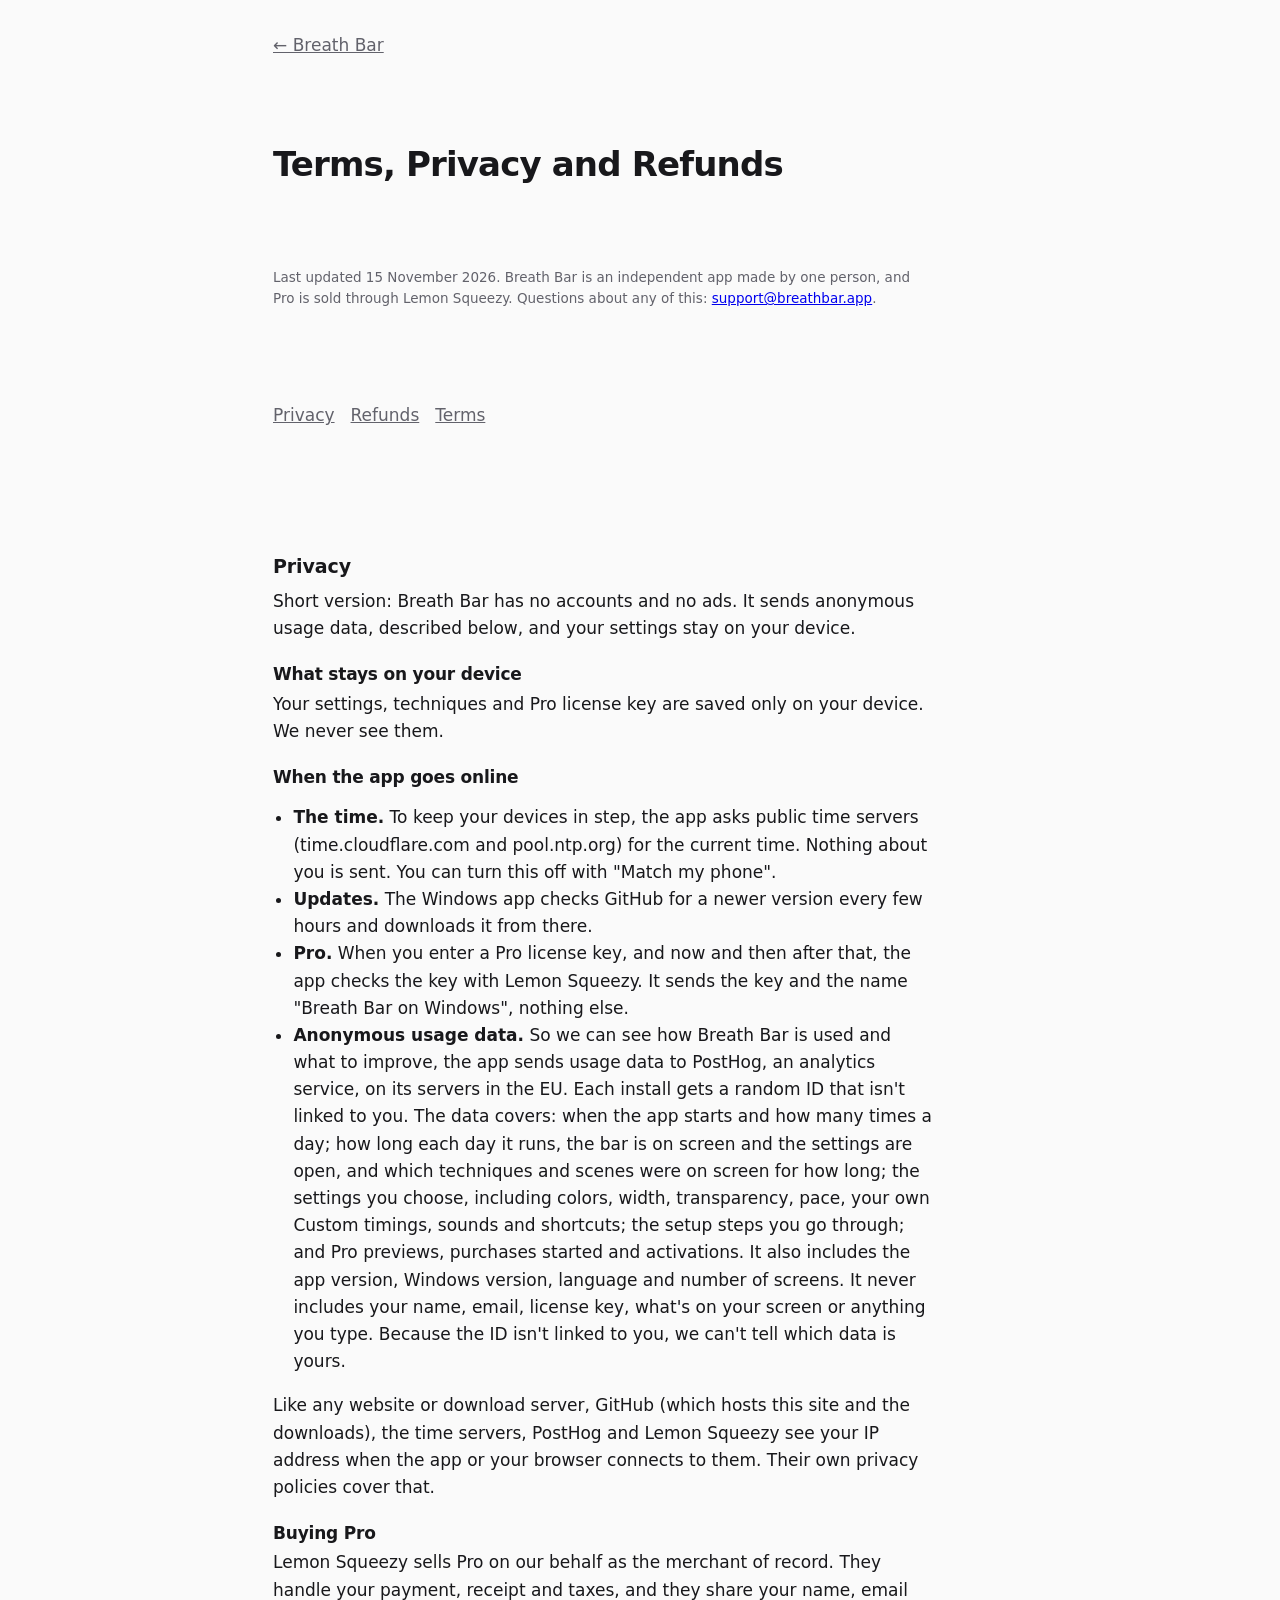
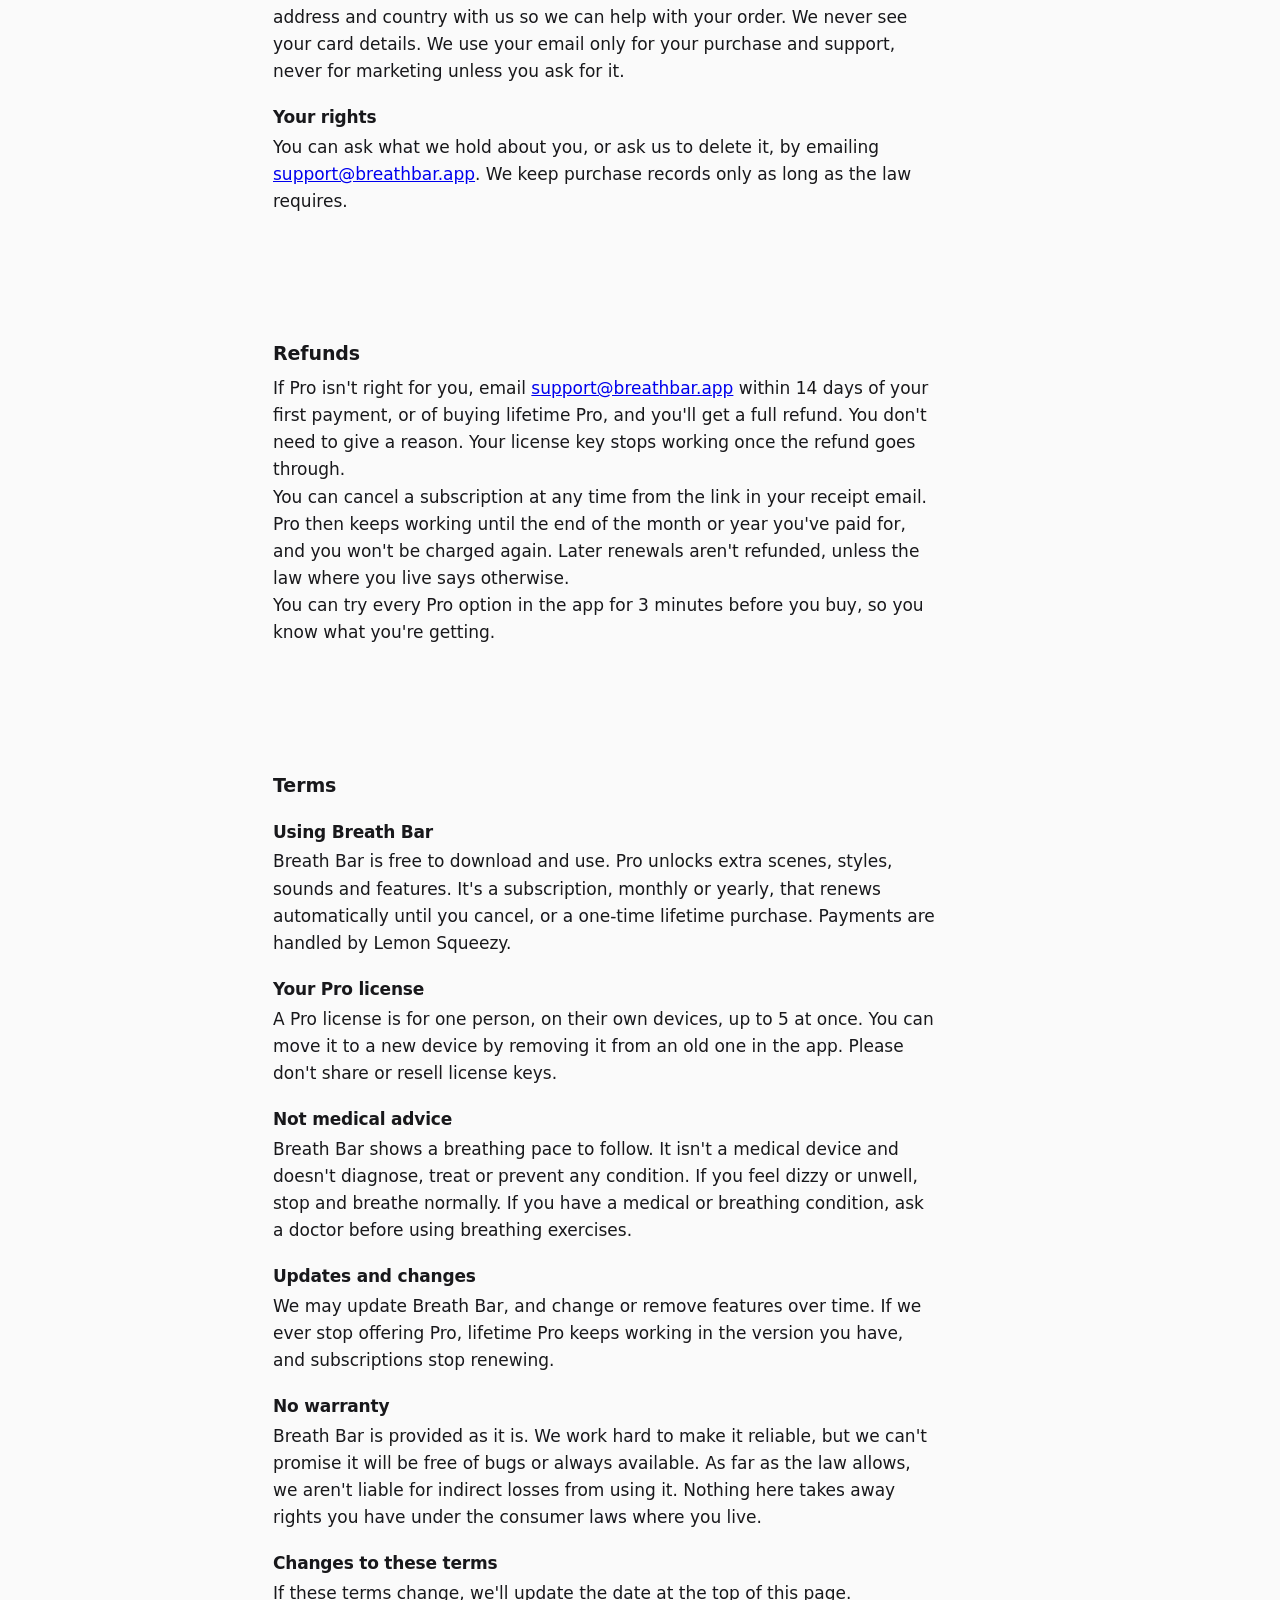
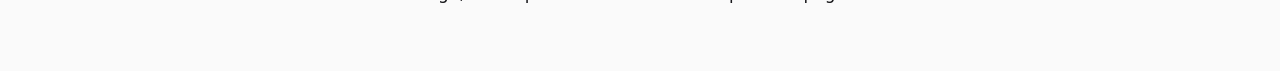
==== legal.html @ 185bc9bd "Privacy: describe the anonymous usage data the app sends Co-Authored-By: Claude Opus 5.5 <noreply@an" ====
<!doctype html>
<html lang="en">
<head>
  <meta charset="utf-8">
  <meta name="viewport" content="width=device-width, initial-scale=1">
  <title>Breath Bar: Terms, Privacy and Refunds</title>
  <meta name="description" content="The terms, privacy policy and refund policy for Breath Bar and Breath Bar Pro.">
  <link rel="icon" type="image/png" href="icon.png">
  <link rel="stylesheet" href="site.css">
</head>
<body>
  <main class="legal">
    <p class="back"><a href="./">← Breath Bar</a></p>
    <h1>Terms, Privacy and Refunds</h1>
    <p class="small">Last updated 15 November 2026. Breath Bar is an independent app made by one person, and Pro is sold through Lemon Squeezy. Questions about any of this: <a href="mailto:support@breathbar.app">support@breathbar.app</a>.</p>

    <nav class="legal-nav">
      <a href="#privacy">Privacy</a>
      <a href="#refunds">Refunds</a>
      <a href="#terms">Terms</a>
    </nav>

    <section id="privacy">
      <h2>Privacy</h2>
      <p>Short version: Breath Bar has no accounts and no ads. It sends anonymous usage data, described below, and your settings stay on your device.</p>
      <h3>What stays on your device</h3>
      <p>Your settings, techniques and Pro license key are saved only on your device. We never see them.</p>
      <h3>When the app goes online</h3>
      <ul>
        <li><b>The time.</b> To keep your devices in step, the app asks public time servers (time.cloudflare.com and pool.ntp.org) for the current time. Nothing about you is sent. You can turn this off with "Match my phone".</li>
        <li><b>Updates.</b> The Windows app checks GitHub for a newer version every few hours and downloads it from there.</li>
        <li><b>Pro.</b> When you enter a Pro license key, and now and then after that, the app checks the key with Lemon Squeezy. It sends the key and the name "Breath Bar on Windows", nothing else.</li>
        <li><b>Anonymous usage data.</b> So we can see how Breath Bar is used and what to improve, the app sends usage data to PostHog, an analytics service, on its servers in the EU. Each install gets a random ID that isn't linked to you. The data covers: when the app starts and how many times a day; how long each day it runs, the bar is on screen and the settings are open, and which techniques and scenes were on screen for how long; the settings you choose, including colors, width, transparency, pace, your own Custom timings, sounds and shortcuts; the setup steps you go through; and Pro previews, purchases started and activations. It also includes the app version, Windows version, language and number of screens. It never includes your name, email, license key, what's on your screen or anything you type. Because the ID isn't linked to you, we can't tell which data is yours.</li>
      </ul>
      <p>Like any website or download server, GitHub (which hosts this site and the downloads), the time servers, PostHog and Lemon Squeezy see your IP address when the app or your browser connects to them. Their own privacy policies cover that.</p>
      <h3>Buying Pro</h3>
      <p>Lemon Squeezy sells Pro on our behalf as the merchant of record. They handle your payment, receipt and taxes, and they share your name, email address and country with us so we can help with your order. We never see your card details. We use your email only for your purchase and support, never for marketing unless you ask for it.</p>
      <h3>Your rights</h3>
      <p>You can ask what we hold about you, or ask us to delete it, by emailing <a href="mailto:support@breathbar.app">support@breathbar.app</a>. We keep purchase records only as long as the law requires.</p>
    </section>

    <section id="refunds">
      <h2>Refunds</h2>
      <p>If Pro isn't right for you, email <a href="mailto:support@breathbar.app">support@breathbar.app</a> within 14 days of your first payment, or of buying lifetime Pro, and you'll get a full refund. You don't need to give a reason. Your license key stops working once the refund goes through.</p>
      <p>You can cancel a subscription at any time from the link in your receipt email. Pro then keeps working until the end of the month or year you've paid for, and you won't be charged again. Later renewals aren't refunded, unless the law where you live says otherwise.</p>
      <p>You can try every Pro option in the app for 3 minutes before you buy, so you know what you're getting.</p>
    </section>

    <section id="terms">
      <h2>Terms</h2>
      <h3>Using Breath Bar</h3>
      <p>Breath Bar is free to download and use. Pro unlocks extra scenes, styles, sounds and features. It's a subscription, monthly or yearly, that renews automatically until you cancel, or a one-time lifetime purchase. Payments are handled by Lemon Squeezy.</p>
      <h3>Your Pro license</h3>
      <p>A Pro license is for one person, on their own devices, up to 5 at once. You can move it to a new device by removing it from an old one in the app. Please don't share or resell license keys.</p>
      <h3>Not medical advice</h3>
      <p>Breath Bar shows a breathing pace to follow. It isn't a medical device and doesn't diagnose, treat or prevent any condition. If you feel dizzy or unwell, stop and breathe normally. If you have a medical or breathing condition, ask a doctor before using breathing exercises.</p>
      <h3>Updates and changes</h3>
      <p>We may update Breath Bar, and change or remove features over time. If we ever stop offering Pro, lifetime Pro keeps working in the version you have, and subscriptions stop renewing.</p>
      <h3>No warranty</h3>
      <p>Breath Bar is provided as it is. We work hard to make it reliable, but we can't promise it will be free of bugs or always available. As far as the law allows, we aren't liable for indirect losses from using it. Nothing here takes away rights you have under the consumer laws where you live.</p>
      <h3>Changes to these terms</h3>
      <p>If these terms change, we'll update the date at the top of this page.</p>
    </section>
  </main>
</body>
</html>
---- site.css ----
/* The page keeps clear of its right edge, where the bar runs its whole height. */
:root {
  --bg: #fafafa;
  --ink: #18181b;
  --muted: #62626b;
  --line: #dcdce1;
  --tray: #f0f0f2;
  --surface: #ffffff;
  --accent: #2c79f5;
  --on-accent: #ffffff;
  --accent-ink: #1b5fd0;
  --bar-width: 24px;
  --danger: #c81e1e;
  --good: #0a7a4b;
  color-scheme: light;
}
@media (prefers-color-scheme: dark) {
  :root {
    --bg: #18181b;
    --ink: #f4f4f5;
    --muted: #a8a8b1;
    --line: #38383f;
    --tray: #27272a;
    --surface: #222225;
    --accent-ink: #7fb0fa;
    --danger: #ff8080;
    --good: #5ad6a0;
    color-scheme: dark;
  }
}

* { box-sizing: border-box; }
html { -webkit-text-size-adjust: 100%; scroll-behavior: smooth; }
body {
  margin: 0;
  background: var(--bg);
  color: var(--ink);
  font: 17px/1.55 "Segoe UI Variable Text", "Segoe UI", system-ui, -apple-system, sans-serif;
}
[hidden] { display: none !important; }
:focus-visible { outline: 2px solid var(--accent); outline-offset: 2px; }
button { font: inherit; color: inherit; cursor: pointer; }

/* ---------- The bar ---------- */
.bar { position: fixed; top: 0; right: 0; bottom: 0; width: var(--bar-width); background: color-mix(in srgb, var(--accent) 16%, transparent); z-index: 5; pointer-events: none; }
.bar-fill { position: absolute; left: 0; right: 0; bottom: 0; height: 100%; background: var(--accent); transform-origin: bottom; transform: scaleY(0); }
.scene { position: fixed; top: 0; right: 0; width: 72px; height: 100%; z-index: 5; pointer-events: none; }

/* ---------- Layout ---------- */
main {
  max-width: 1120px;
  margin: 0 auto;
  padding-block: 52px 56px;
  padding-left: max(24px, env(safe-area-inset-left, 0px));
  padding-right: 96px; /* room for the widest scene, so switching looks moves nothing */
  display: flex;
  flex-direction: column;
  gap: 76px;
}
.hero { display: grid; grid-template-columns: minmax(0, 1.08fr) minmax(0, 1fr); gap: 56px; align-items: center; }
.pitch { min-width: 0; display: flex; flex-direction: column; gap: 18px; }

/* ---------- Words ---------- */
.name { margin: 0; font-weight: 600; font-size: 16px; }
h1 {
  margin: 0;
  font: 650 clamp(38px, 5.2vw, 60px)/1.05 "Segoe UI Variable Display", "Segoe UI", system-ui, -apple-system, sans-serif;
  letter-spacing: -0.025em;
  text-wrap: balance;
}
h2 { margin: 0 0 6px; font-size: 19px; font-weight: 600; letter-spacing: -0.005em; text-wrap: balance; }
p { margin: 0; }
.lede { font-size: 20px; line-height: 1.45; color: var(--muted); max-width: 32em; }
.small { font-size: 13.5px; color: var(--muted); }

/* ---------- Try one breath ---------- */
.try-row { display: flex; flex-wrap: wrap; align-items: center; gap: 8px 14px; }
.try-button { min-height: 48px; padding: 0 20px; font-weight: 600; color: var(--accent-ink); background: color-mix(in srgb, var(--accent) 14%, transparent); border: 1.5px solid var(--accent); border-radius: 10px; }
.try-button:hover { background: color-mix(in srgb, var(--accent) 26%, transparent); }
.try-note { font-size: 14px; color: var(--muted); }

.first-breath { position: fixed; inset: 0; z-index: 20; overflow: hidden; background: var(--bg); }
.fb-fill { position: absolute; top: 0; right: 0; bottom: 0; width: 100%; background: color-mix(in srgb, var(--accent) 34%, var(--bg)); transform-origin: bottom; transform: scaleY(0); transition: width 0.9s cubic-bezier(0.3, 0, 0.1, 1), background 0.9s ease; }
.fb-fill.thin { width: var(--bar-width); background: var(--accent); }
.fb-skip { position: absolute; top: 20px; right: 48px; min-height: 40px; padding: 0 12px; color: var(--muted); background: none; border: none; border-radius: 8px; }
.fb-skip:hover { color: var(--ink); }
.fb-words { position: absolute; inset: 0; display: grid; place-items: center start; max-width: 1120px; margin: 0 auto; padding-left: max(24px, env(safe-area-inset-left, 0px)); padding-right: 72px; pointer-events: none; }
.fb-words button { pointer-events: auto; }
.fb-cue { font: 650 clamp(44px, 8vw, 84px)/1.05 "Segoe UI Variable Display", "Segoe UI", system-ui, sans-serif; letter-spacing: -0.025em; }
.fb-reveal { display: flex; flex-direction: column; align-items: flex-start; gap: 14px; max-width: 34em; animation: rise 0.5s ease; }
.fb-reveal h2 { margin: 0; font-size: clamp(30px, 4.6vw, 46px); line-height: 1.1; letter-spacing: -0.02em; }
.fb-reveal p { font-size: 19px; color: var(--muted); }
#fb-get { min-height: 48px; padding: 0 22px; font-weight: 600; color: var(--on-accent); background: var(--accent); border: none; border-radius: 10px; }
.fb-again { min-height: 40px; padding: 0 2px; color: var(--muted); background: none; border: none; text-decoration: underline; }
@keyframes rise { from { opacity: 0; transform: translateY(10px); } }

/* ---------- Get it ---------- */
.get { display: flex; flex-direction: column; gap: 10px; }
.get-row { display: flex; flex-wrap: wrap; gap: 10px; }
.download, .store, .buy { display: inline-flex; align-items: center; justify-content: center; min-height: 50px; padding: 0 22px; font-weight: 600; text-decoration: none; border-radius: 10px; }
.download, .buy { color: var(--on-accent); background: var(--accent); }
.download:hover, .buy:hover, #fb-get:hover { filter: brightness(1.1); }
.store { color: var(--ink); background: var(--surface); border: 1.5px solid var(--line); }
.store:hover { border-color: var(--accent); }
.download.secondary { color: var(--accent-ink); background: none; border: 1.5px solid var(--accent); }
.download.secondary:hover { filter: none; background: color-mix(in srgb, var(--accent) 12%, transparent); }
.toast { position: fixed; left: 50%; bottom: 24px; z-index: 30; transform: translateX(-50%); max-width: calc(100% - 120px); padding: 10px 16px; font-size: 15px; font-weight: 600; color: var(--bg); background: var(--ink); border-radius: 10px; box-shadow: 0 6px 20px rgba(0, 0, 0, 0.25); animation: rise 0.25s ease; }

/* ---------- The picture of it in use (a real clip replaces this when there is one) ---------- */
.demo { margin: 0; min-width: 0; display: flex; flex-direction: column; gap: 12px; }
figcaption { display: flex; flex-wrap: wrap; align-items: center; gap: 4px 10px; font-size: 14px; color: var(--muted); }
.cue { display: inline-block; min-width: 96px; padding: 2px 10px; text-align: center; font-weight: 600; color: var(--on-accent); background: var(--accent); border-radius: 6px; }
.clip { display: block; width: 100%; border-radius: 12px; border: 1px solid var(--line); background: #000; }
.screen { position: relative; aspect-ratio: 16 / 10; max-width: 100%; overflow: hidden; background: var(--tray); border: 1px solid var(--line); border-radius: 12px; padding: 7% 12% 7% 6%; }
.window { height: 100%; background: var(--surface); border: 1px solid var(--line); border-radius: 8px; overflow: hidden; }
.titlebar { display: flex; gap: 5px; padding: 9px 11px; border-bottom: 1px solid var(--line); }
.titlebar i { width: 8px; height: 8px; border-radius: 50%; background: var(--line); }
.doc { display: flex; flex-direction: column; gap: 9px; padding: 16px 18px; }
.doc span, .doc b { display: block; height: 7px; border-radius: 4px; background: var(--line); }
.doc b { width: 38%; height: 11px; margin-top: 6px; background: var(--muted); opacity: 0.55; }
.mini { position: absolute; top: 0; right: 0; bottom: 0; width: 4.5%; background: color-mix(in srgb, var(--accent) 18%, transparent); }
.mini-fill { position: absolute; left: 0; right: 0; bottom: 0; height: 100%; background: var(--accent); transform-origin: bottom; transform: scaleY(0); }

/* ---------- What brings you here ---------- */
.ask { display: grid; grid-template-columns: minmax(0, 1.08fr) minmax(0, 1fr); gap: 56px; padding-block: 36px; border-block: 1px solid var(--line); }
.ask-question { min-width: 0; }
.ask h2, .honest h2, .last h2 { font-size: 26px; letter-spacing: -0.012em; }
.ask-question > p { color: var(--muted); margin-bottom: 16px; }
.goals { display: flex; flex-wrap: wrap; gap: 8px; }
.goals button { min-height: 44px; padding: 6px 14px; text-align: left; background: var(--surface); border: 1.5px solid var(--line); border-radius: 22px; }
.goals button:hover { border-color: var(--accent); }
.goals button[aria-pressed=true] { color: var(--accent-ink); font-weight: 600; background: color-mix(in srgb, var(--accent) 14%, var(--surface)); border-color: var(--accent); }
.ask-answer { min-width: 0; display: flex; flex-direction: column; gap: 8px; }
.eyebrow { font-size: 13.5px; color: var(--muted); }
h3 { margin: 0; font-size: 26px; line-height: 1.2; letter-spacing: -0.012em; }
.why { color: var(--muted); }
.tiles { display: flex; gap: 6px; margin-top: 6px; }
.tile { flex: 1; min-width: 0; padding: 7px 0; text-align: center; font-size: 17px; font-variant-numeric: tabular-nums; background: var(--surface); border: 1px solid var(--line); border-radius: 10px; transition: border-color 0.2s ease; }
.tile small { display: block; font-size: 12px; color: var(--muted); }
.tile.now { border-color: var(--accent); }
.timing { font-size: 14.5px; color: var(--muted); font-variant-numeric: tabular-nums; }
.others { display: flex; flex-wrap: wrap; align-items: center; gap: 6px; font-size: 14.5px; color: var(--muted); }
.others button { min-height: 36px; padding: 2px 12px; color: var(--accent-ink); background: none; border: 1px solid var(--accent); border-radius: 18px; }

/* ---------- Benefits ---------- */
.points { display: grid; grid-template-columns: repeat(3, minmax(0, 1fr)); gap: 32px; align-items: start; }
.points > div { min-width: 0; }
.points p { color: var(--muted); font-size: 16px; }
.choices { display: flex; flex-wrap: wrap; gap: 2px; width: fit-content; max-width: 100%; margin-top: 12px; padding: 2px; background: var(--tray); border-radius: 10px; }
.choices button { min-height: 38px; padding: 4px 11px; font-size: 14.5px; color: var(--muted); background: none; border: none; border-radius: 8px; }
.choices button:hover { color: var(--ink); background: color-mix(in srgb, var(--accent) 22%, transparent); }
.choices button.on { color: var(--on-accent); background: var(--accent); font-weight: 600; }

/* ---------- Free and Pro ---------- */
.pricing { display: flex; flex-direction: column; gap: 20px; padding-top: 36px; border-top: 1px solid var(--line); }
.pricing h2 { font-size: 26px; letter-spacing: -0.012em; margin: 0; }
.plans { display: grid; grid-template-columns: repeat(2, minmax(0, 1fr)); gap: 16px; align-items: stretch; }
.plan { min-width: 0; display: flex; flex-direction: column; gap: 12px; padding: 24px; background: var(--surface); border: 1px solid var(--line); border-radius: 14px; }
.plan.pro { border: 2px solid var(--accent); }
.plan h3 { font-size: 20px; }
.price { font-size: 34px; font-weight: 650; letter-spacing: -0.02em; line-height: 1; }
.price span { font-size: 16px; font-weight: 400; color: var(--muted); letter-spacing: 0; }
.plan ul { flex: 1; margin: 4px 0 8px; padding: 0 0 0 1.1em; display: flex; flex-direction: column; gap: 8px; color: var(--muted); font-size: 16px; }
.plan .download, .plan .buy { align-self: flex-start; }
.pro-tag { margin-left: 3px; padding: 0 5px; font-size: 11px; font-weight: 600; color: var(--accent-ink); background: color-mix(in srgb, var(--accent) 16%, transparent); border-radius: 4px; vertical-align: 1px; }
.choices button.on .pro-tag { color: var(--on-accent); background: rgba(255, 255, 255, 0.22); }

/* ---------- What to expect ---------- */
.honest { display: grid; grid-template-columns: minmax(0, 1.6fr) minmax(0, 1fr); gap: 56px; align-items: start; }
.honest > div { min-width: 0; }
.honest ul { margin: 12px 0 0; padding: 0; list-style: none; display: flex; flex-direction: column; gap: 12px; color: var(--muted); font-size: 16px; }
.honest b { color: var(--ink); font-weight: 600; }
.note { padding-left: 18px; border-left: 3px solid var(--accent); font-size: 18px; line-height: 1.45; }

.last { display: flex; flex-wrap: wrap; align-items: center; justify-content: space-between; gap: 14px 24px; padding-top: 36px; border-top: 1px solid var(--line); }
.last h2 { margin: 0; }

/* ---------- Narrow screens ---------- */
@media (max-width: 860px) {
  main { padding-block: 30px 44px; gap: 48px; padding-left: max(18px, env(safe-area-inset-left, 0px)); padding-right: 72px; }
  .hero, .ask, .honest { grid-template-columns: minmax(0, 1fr); gap: 30px; }
  .points, .plans { grid-template-columns: minmax(0, 1fr); gap: 24px; }
  .lede { font-size: 18px; }
}
@media (max-width: 480px) {
  :root { --bar-width: 14px; }
  main { padding-right: 60px; }
  .scene { width: 52px; }
  .get-row > a { flex: 1 1 100%; }
  .fb-skip { right: 28px; }
  .fb-words { padding-left: 20px; padding-right: 40px; }
}
@media (prefers-reduced-motion: reduce) {
  html { scroll-behavior: auto; }
  .fb-fill { transition: none; }
  .fb-reveal { animation: none; }
}

/* Footer, and the Terms / Privacy / Refunds page. */
.site-foot { display: flex; flex-wrap: wrap; gap: 6px 18px; max-width: 1120px; margin: 0 auto; padding: 24px 72px 40px 24px; font-size: 14px; color: var(--muted); border-top: 1px solid var(--line); }
.site-foot a { color: inherit; }
.legal { max-width: 46em; padding-top: 32px; padding-bottom: 64px; }
.legal h1 { font-size: 34px; margin: 12px 0 8px; }
.legal h2 { margin-top: 40px; padding-top: 8px; }
.legal h3 { font-size: 17px; margin: 22px 0 6px; }
.legal p, .legal li { line-height: 1.6; }
.legal ul { padding-left: 1.2em; }
.legal-nav { display: flex; gap: 16px; margin-top: 16px; }
.back a, .legal-nav a { color: var(--muted); }
/* Blanks still to fill in before launch. */
.todo { background: #fde047; color: #000; padding: 0 3px; border-radius: 3px; }
/* What to do about Windows' first-run warning. */
.first-run { max-width: 46em; }
.first-run h2 { font-size: 22px; margin: 0 0 8px; }
.first-run p { color: var(--muted); line-height: 1.6; }
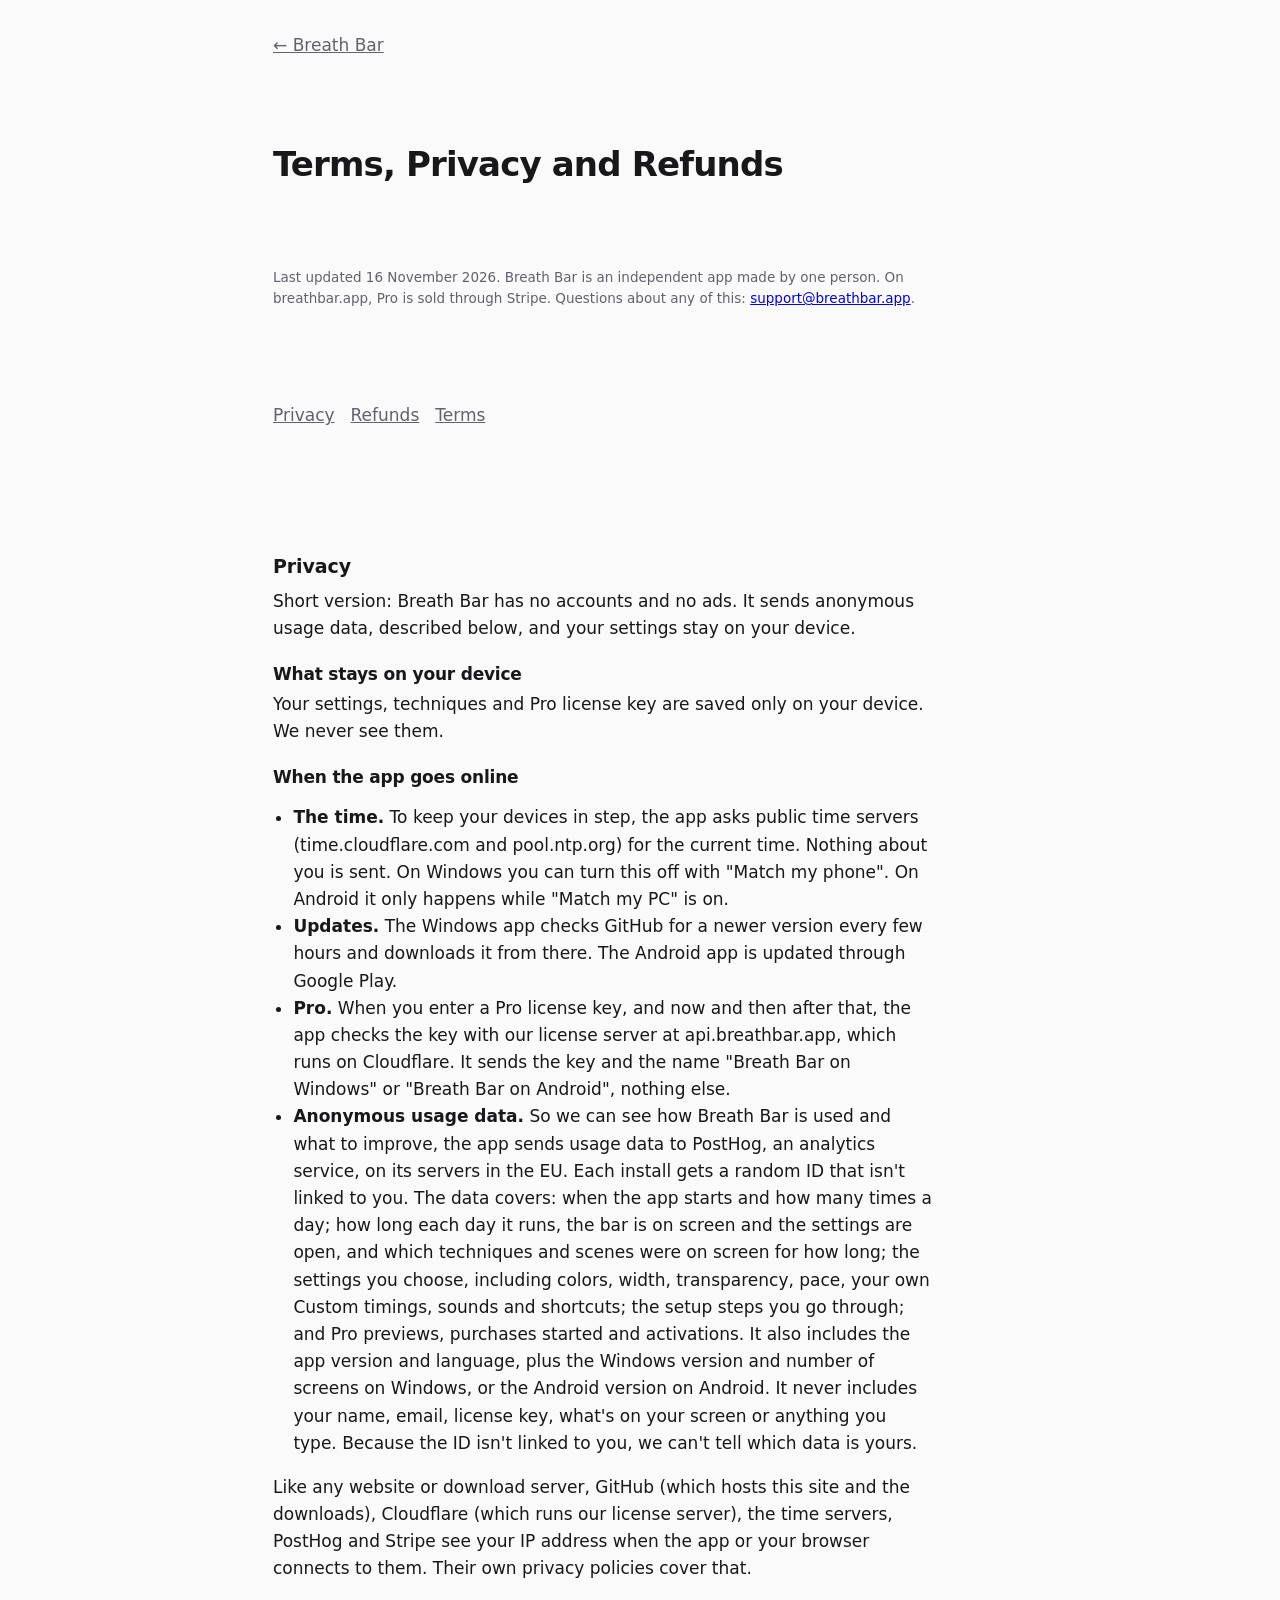
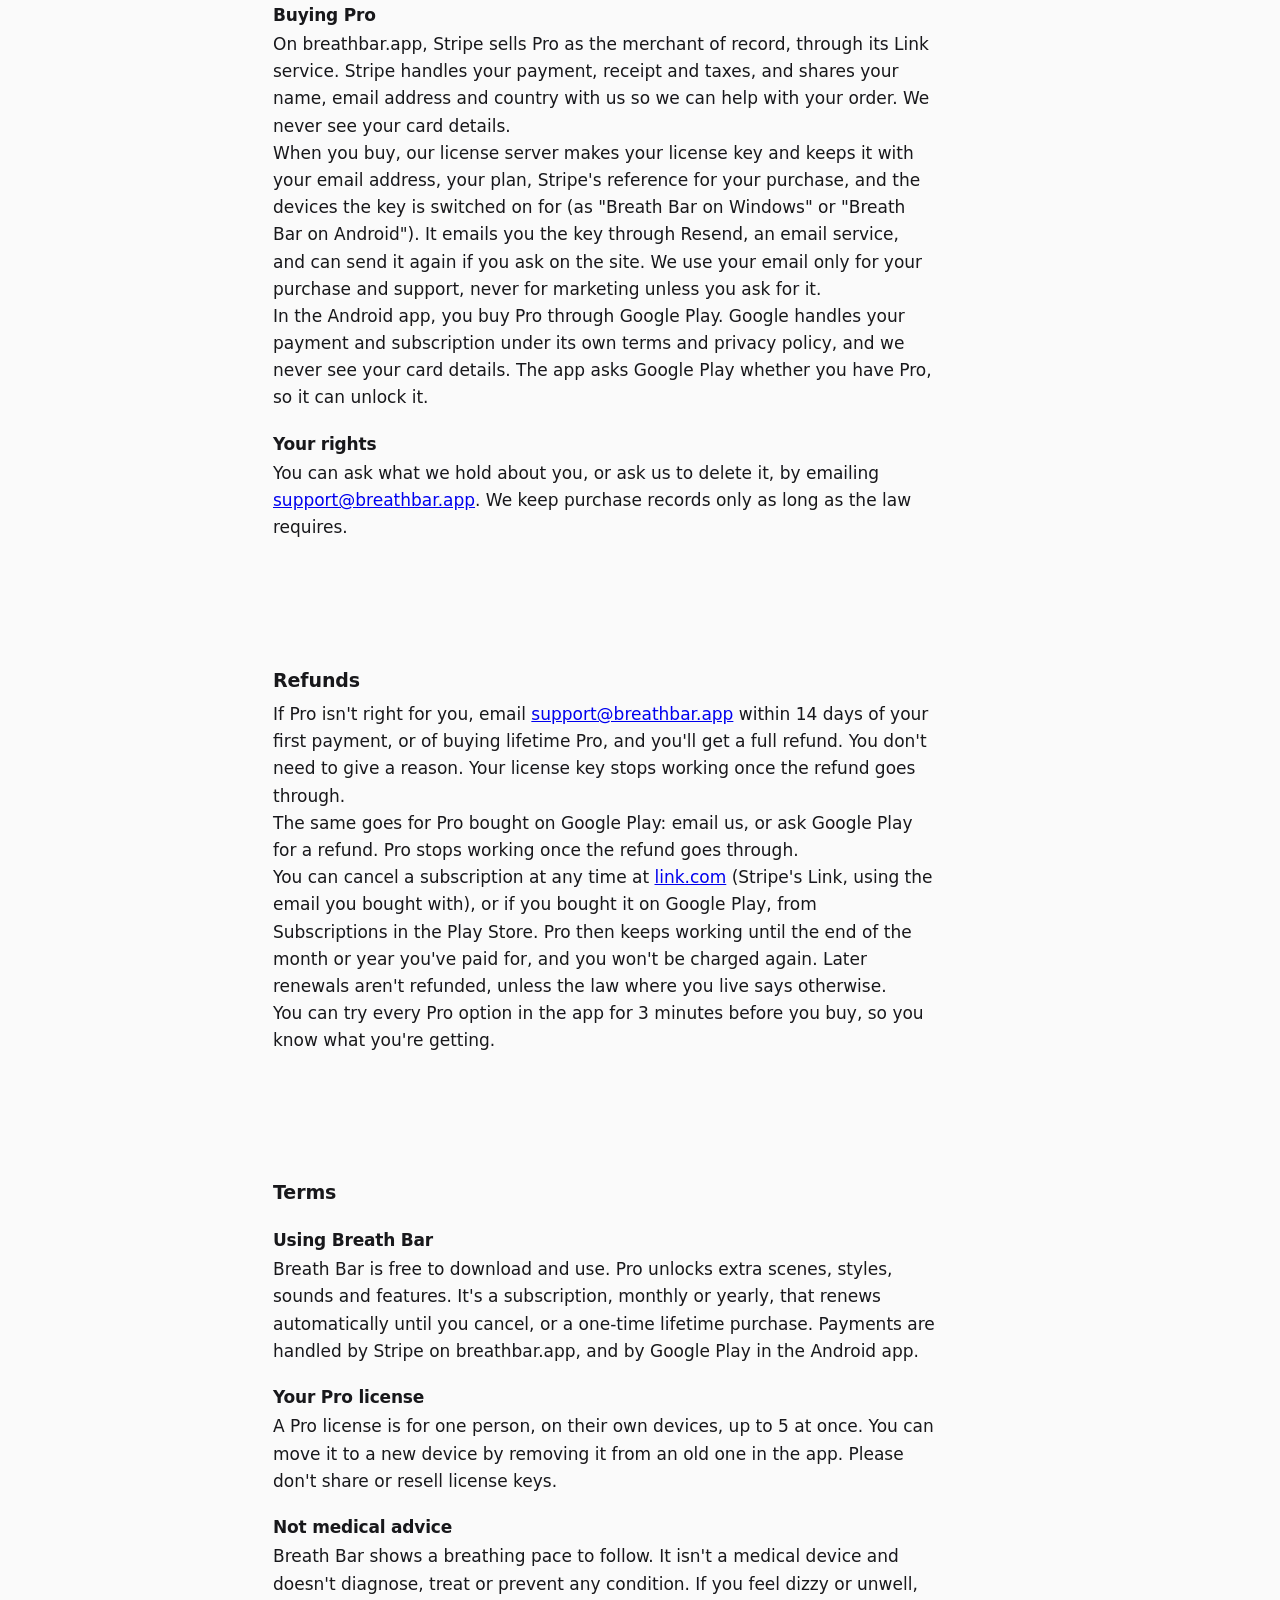
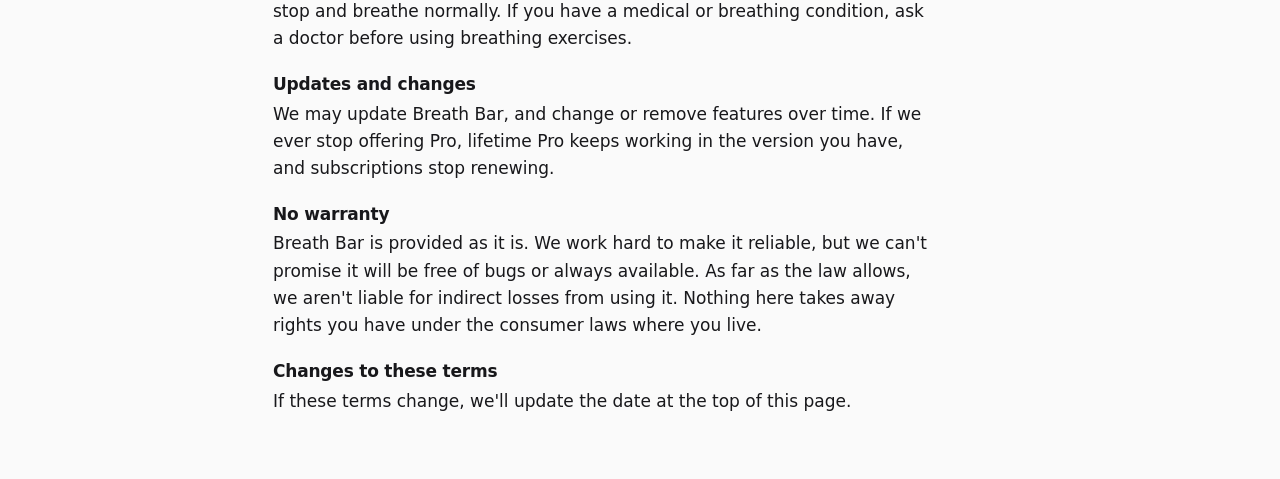
==== commit efa77e11: "Legal: Stripe as the seller on breathbar.app, the license server, and the Android app Taken from the" ====
--- a/legal.html
+++ b/legal.html
@@ -12,7 +12,7 @@
   <main class="legal">
     <p class="back"><a href="./">← Breath Bar</a></p>
     <h1>Terms, Privacy and Refunds</h1>
-    <p class="small">Last updated 15 November 2026. Breath Bar is an independent app made by one person, and Pro is sold through Lemon Squeezy. Questions about any of this: <a href="mailto:support@breathbar.app">support@breathbar.app</a>.</p>
+    <p class="small">Last updated 16 November 2026. Breath Bar is an independent app made by one person. On breathbar.app, Pro is sold through Stripe. Questions about any of this: <a href="mailto:support@breathbar.app">support@breathbar.app</a>.</p>
 
     <nav class="legal-nav">
       <a href="#privacy">Privacy</a>
@@ -27,14 +27,16 @@
       <p>Your settings, techniques and Pro license key are saved only on your device. We never see them.</p>
       <h3>When the app goes online</h3>
       <ul>
-        <li><b>The time.</b> To keep your devices in step, the app asks public time servers (time.cloudflare.com and pool.ntp.org) for the current time. Nothing about you is sent. You can turn this off with "Match my phone".</li>
-        <li><b>Updates.</b> The Windows app checks GitHub for a newer version every few hours and downloads it from there.</li>
-        <li><b>Pro.</b> When you enter a Pro license key, and now and then after that, the app checks the key with Lemon Squeezy. It sends the key and the name "Breath Bar on Windows", nothing else.</li>
-        <li><b>Anonymous usage data.</b> So we can see how Breath Bar is used and what to improve, the app sends usage data to PostHog, an analytics service, on its servers in the EU. Each install gets a random ID that isn't linked to you. The data covers: when the app starts and how many times a day; how long each day it runs, the bar is on screen and the settings are open, and which techniques and scenes were on screen for how long; the settings you choose, including colors, width, transparency, pace, your own Custom timings, sounds and shortcuts; the setup steps you go through; and Pro previews, purchases started and activations. It also includes the app version, Windows version, language and number of screens. It never includes your name, email, license key, what's on your screen or anything you type. Because the ID isn't linked to you, we can't tell which data is yours.</li>
+        <li><b>The time.</b> To keep your devices in step, the app asks public time servers (time.cloudflare.com and pool.ntp.org) for the current time. Nothing about you is sent. On Windows you can turn this off with "Match my phone". On Android it only happens while "Match my PC" is on.</li>
+        <li><b>Updates.</b> The Windows app checks GitHub for a newer version every few hours and downloads it from there. The Android app is updated through Google Play.</li>
+        <li><b>Pro.</b> When you enter a Pro license key, and now and then after that, the app checks the key with our license server at api.breathbar.app, which runs on Cloudflare. It sends the key and the name "Breath Bar on Windows" or "Breath Bar on Android", nothing else.</li>
+        <li><b>Anonymous usage data.</b> So we can see how Breath Bar is used and what to improve, the app sends usage data to PostHog, an analytics service, on its servers in the EU. Each install gets a random ID that isn't linked to you. The data covers: when the app starts and how many times a day; how long each day it runs, the bar is on screen and the settings are open, and which techniques and scenes were on screen for how long; the settings you choose, including colors, width, transparency, pace, your own Custom timings, sounds and shortcuts; the setup steps you go through; and Pro previews, purchases started and activations. It also includes the app version and language, plus the Windows version and number of screens on Windows, or the Android version on Android. It never includes your name, email, license key, what's on your screen or anything you type. Because the ID isn't linked to you, we can't tell which data is yours.</li>
       </ul>
-      <p>Like any website or download server, GitHub (which hosts this site and the downloads), the time servers, PostHog and Lemon Squeezy see your IP address when the app or your browser connects to them. Their own privacy policies cover that.</p>
+      <p>Like any website or download server, GitHub (which hosts this site and the downloads), Cloudflare (which runs our license server), the time servers, PostHog and Stripe see your IP address when the app or your browser connects to them. Their own privacy policies cover that.</p>
       <h3>Buying Pro</h3>
-      <p>Lemon Squeezy sells Pro on our behalf as the merchant of record. They handle your payment, receipt and taxes, and they share your name, email address and country with us so we can help with your order. We never see your card details. We use your email only for your purchase and support, never for marketing unless you ask for it.</p>
+      <p>On breathbar.app, Stripe sells Pro as the merchant of record, through its Link service. Stripe handles your payment, receipt and taxes, and shares your name, email address and country with us so we can help with your order. We never see your card details.</p>
+      <p>When you buy, our license server makes your license key and keeps it with your email address, your plan, Stripe's reference for your purchase, and the devices the key is switched on for (as "Breath Bar on Windows" or "Breath Bar on Android"). It emails you the key through Resend, an email service, and can send it again if you ask on the site. We use your email only for your purchase and support, never for marketing unless you ask for it.</p>
+      <p>In the Android app, you buy Pro through Google Play. Google handles your payment and subscription under its own terms and privacy policy, and we never see your card details. The app asks Google Play whether you have Pro, so it can unlock it.</p>
       <h3>Your rights</h3>
       <p>You can ask what we hold about you, or ask us to delete it, by emailing <a href="mailto:support@breathbar.app">support@breathbar.app</a>. We keep purchase records only as long as the law requires.</p>
     </section>
@@ -42,14 +44,15 @@
     <section id="refunds">
       <h2>Refunds</h2>
       <p>If Pro isn't right for you, email <a href="mailto:support@breathbar.app">support@breathbar.app</a> within 14 days of your first payment, or of buying lifetime Pro, and you'll get a full refund. You don't need to give a reason. Your license key stops working once the refund goes through.</p>
-      <p>You can cancel a subscription at any time from the link in your receipt email. Pro then keeps working until the end of the month or year you've paid for, and you won't be charged again. Later renewals aren't refunded, unless the law where you live says otherwise.</p>
+      <p>The same goes for Pro bought on Google Play: email us, or ask Google Play for a refund. Pro stops working once the refund goes through.</p>
+      <p>You can cancel a subscription at any time at <a href="https://link.com">link.com</a> (Stripe's Link, using the email you bought with), or if you bought it on Google Play, from Subscriptions in the Play Store. Pro then keeps working until the end of the month or year you've paid for, and you won't be charged again. Later renewals aren't refunded, unless the law where you live says otherwise.</p>
       <p>You can try every Pro option in the app for 3 minutes before you buy, so you know what you're getting.</p>
     </section>
 
     <section id="terms">
       <h2>Terms</h2>
       <h3>Using Breath Bar</h3>
-      <p>Breath Bar is free to download and use. Pro unlocks extra scenes, styles, sounds and features. It's a subscription, monthly or yearly, that renews automatically until you cancel, or a one-time lifetime purchase. Payments are handled by Lemon Squeezy.</p>
+      <p>Breath Bar is free to download and use. Pro unlocks extra scenes, styles, sounds and features. It's a subscription, monthly or yearly, that renews automatically until you cancel, or a one-time lifetime purchase. Payments are handled by Stripe on breathbar.app, and by Google Play in the Android app.</p>
       <h3>Your Pro license</h3>
       <p>A Pro license is for one person, on their own devices, up to 5 at once. You can move it to a new device by removing it from an old one in the app. Please don't share or resell license keys.</p>
       <h3>Not medical advice</h3>
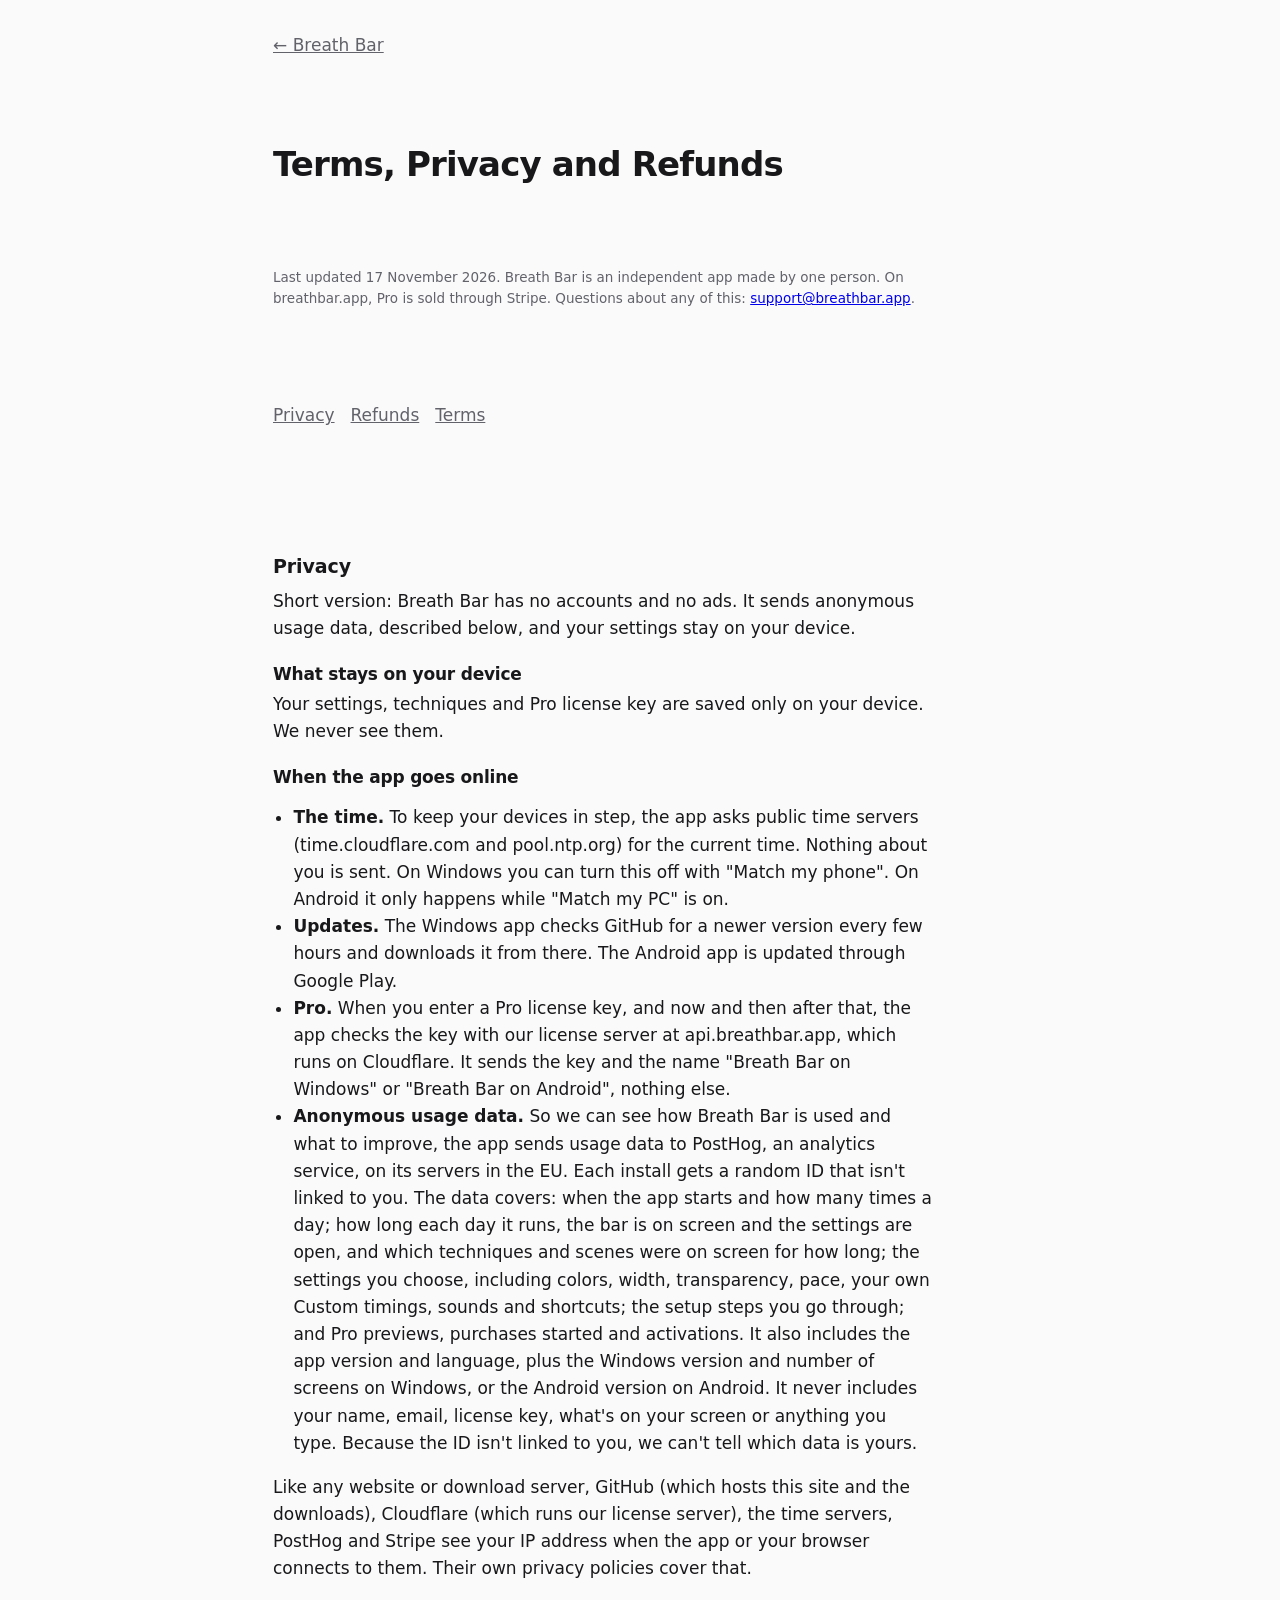
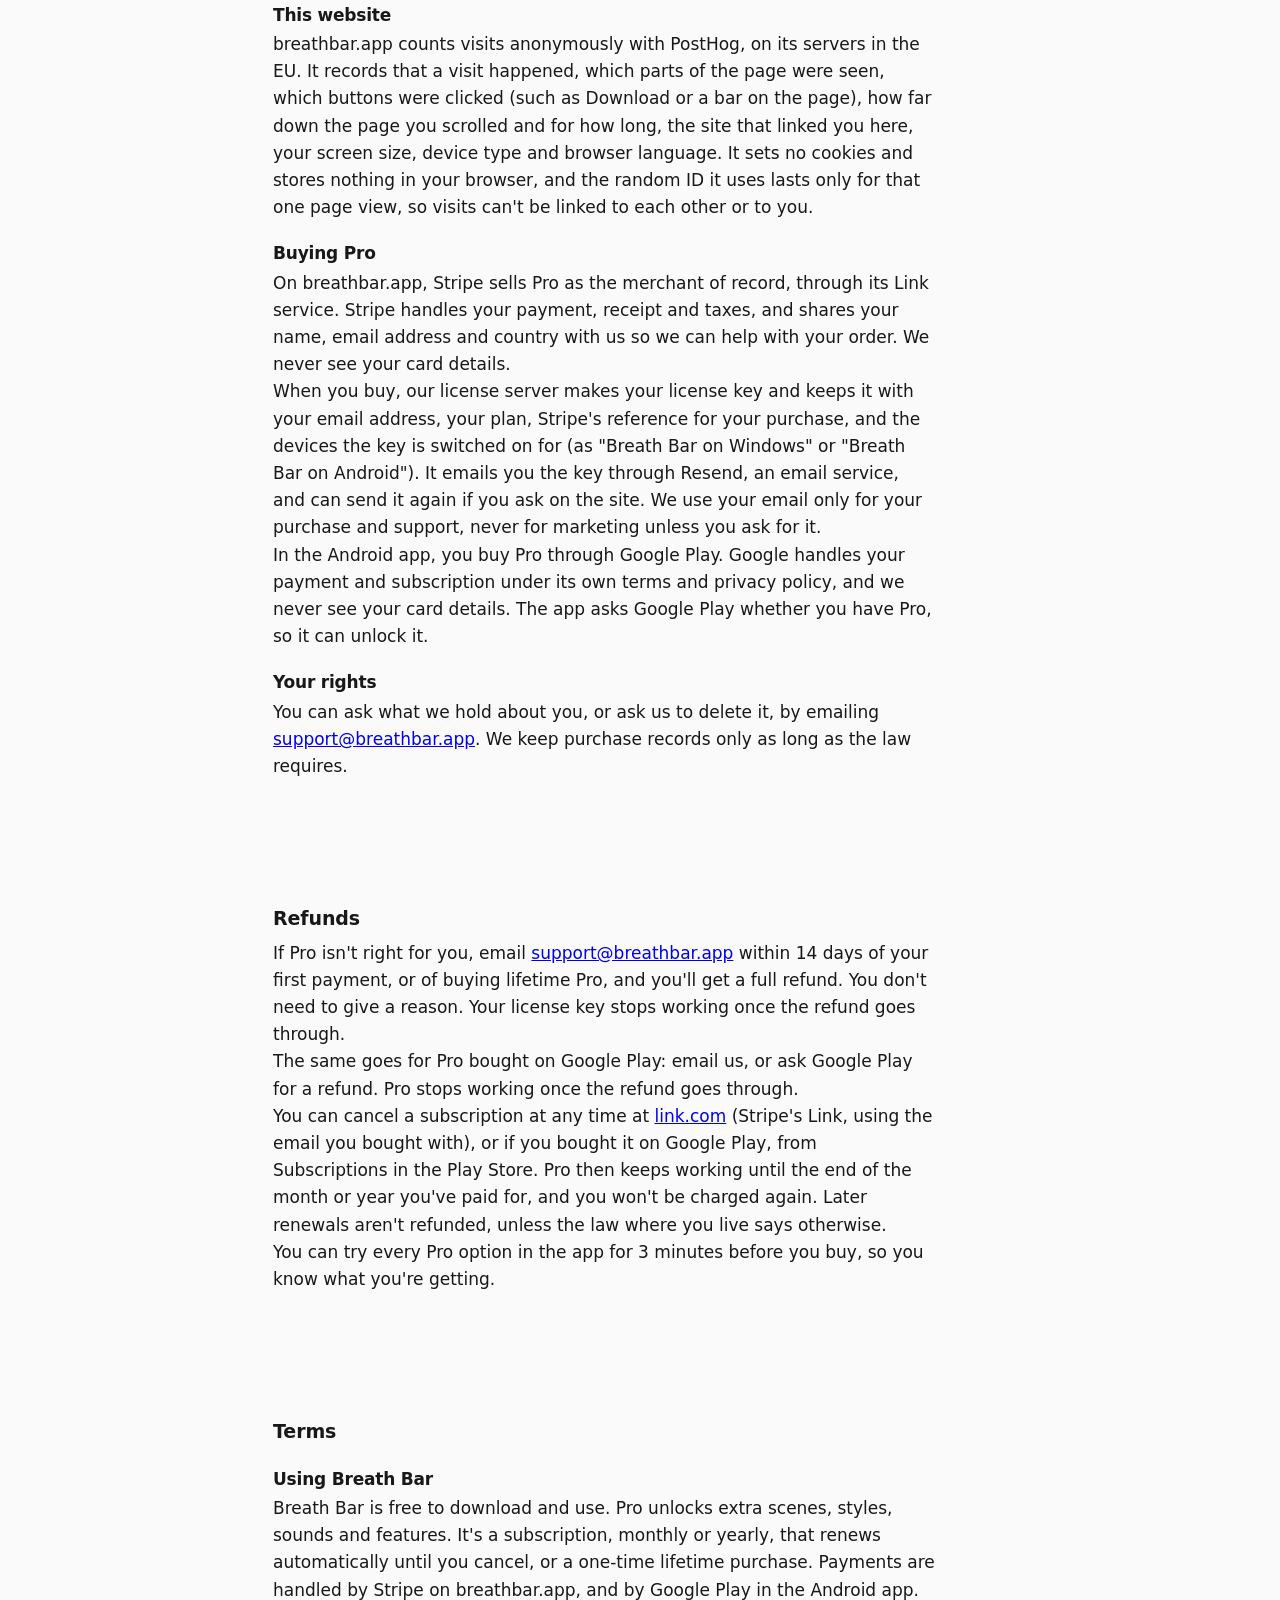
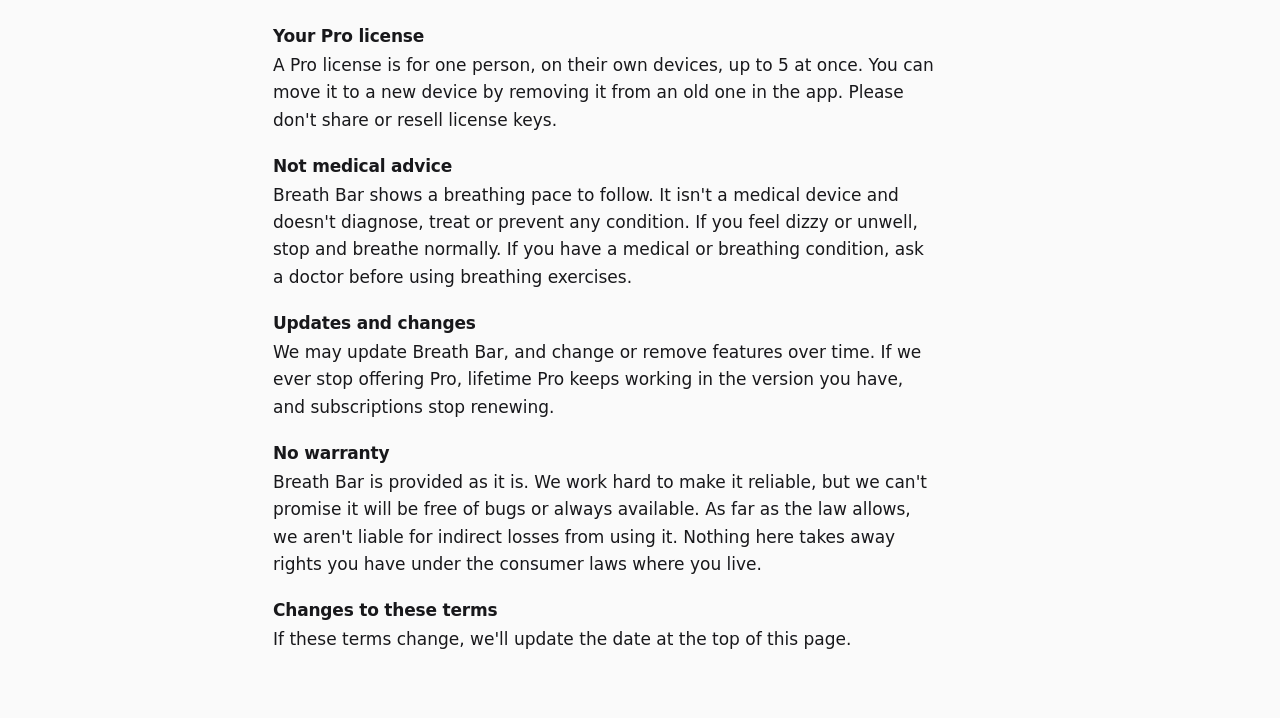
==== commit c1230df4: "Anonymous visit statistics with PostHog, and the privacy note for them The home page sends a few eve" ====
--- a/legal.html
+++ b/legal.html
@@ -12,7 +12,7 @@
   <main class="legal">
     <p class="back"><a href="./">← Breath Bar</a></p>
     <h1>Terms, Privacy and Refunds</h1>
-    <p class="small">Last updated 16 November 2026. Breath Bar is an independent app made by one person. On breathbar.app, Pro is sold through Stripe. Questions about any of this: <a href="mailto:support@breathbar.app">support@breathbar.app</a>.</p>
+    <p class="small">Last updated 17 November 2026. Breath Bar is an independent app made by one person. On breathbar.app, Pro is sold through Stripe. Questions about any of this: <a href="mailto:support@breathbar.app">support@breathbar.app</a>.</p>
 
     <nav class="legal-nav">
       <a href="#privacy">Privacy</a>
@@ -33,6 +33,8 @@
         <li><b>Anonymous usage data.</b> So we can see how Breath Bar is used and what to improve, the app sends usage data to PostHog, an analytics service, on its servers in the EU. Each install gets a random ID that isn't linked to you. The data covers: when the app starts and how many times a day; how long each day it runs, the bar is on screen and the settings are open, and which techniques and scenes were on screen for how long; the settings you choose, including colors, width, transparency, pace, your own Custom timings, sounds and shortcuts; the setup steps you go through; and Pro previews, purchases started and activations. It also includes the app version and language, plus the Windows version and number of screens on Windows, or the Android version on Android. It never includes your name, email, license key, what's on your screen or anything you type. Because the ID isn't linked to you, we can't tell which data is yours.</li>
       </ul>
       <p>Like any website or download server, GitHub (which hosts this site and the downloads), Cloudflare (which runs our license server), the time servers, PostHog and Stripe see your IP address when the app or your browser connects to them. Their own privacy policies cover that.</p>
+      <h3>This website</h3>
+      <p>breathbar.app counts visits anonymously with PostHog, on its servers in the EU. It records that a visit happened, which parts of the page were seen, which buttons were clicked (such as Download or a bar on the page), how far down the page you scrolled and for how long, the site that linked you here, your screen size, device type and browser language. It sets no cookies and stores nothing in your browser, and the random ID it uses lasts only for that one page view, so visits can't be linked to each other or to you.</p>
       <h3>Buying Pro</h3>
       <p>On breathbar.app, Stripe sells Pro as the merchant of record, through its Link service. Stripe handles your payment, receipt and taxes, and shares your name, email address and country with us so we can help with your order. We never see your card details.</p>
       <p>When you buy, our license server makes your license key and keeps it with your email address, your plan, Stripe's reference for your purchase, and the devices the key is switched on for (as "Breath Bar on Windows" or "Breath Bar on Android"). It emails you the key through Resend, an email service, and can send it again if you ask on the site. We use your email only for your purchase and support, never for marketing unless you ask for it.</p>
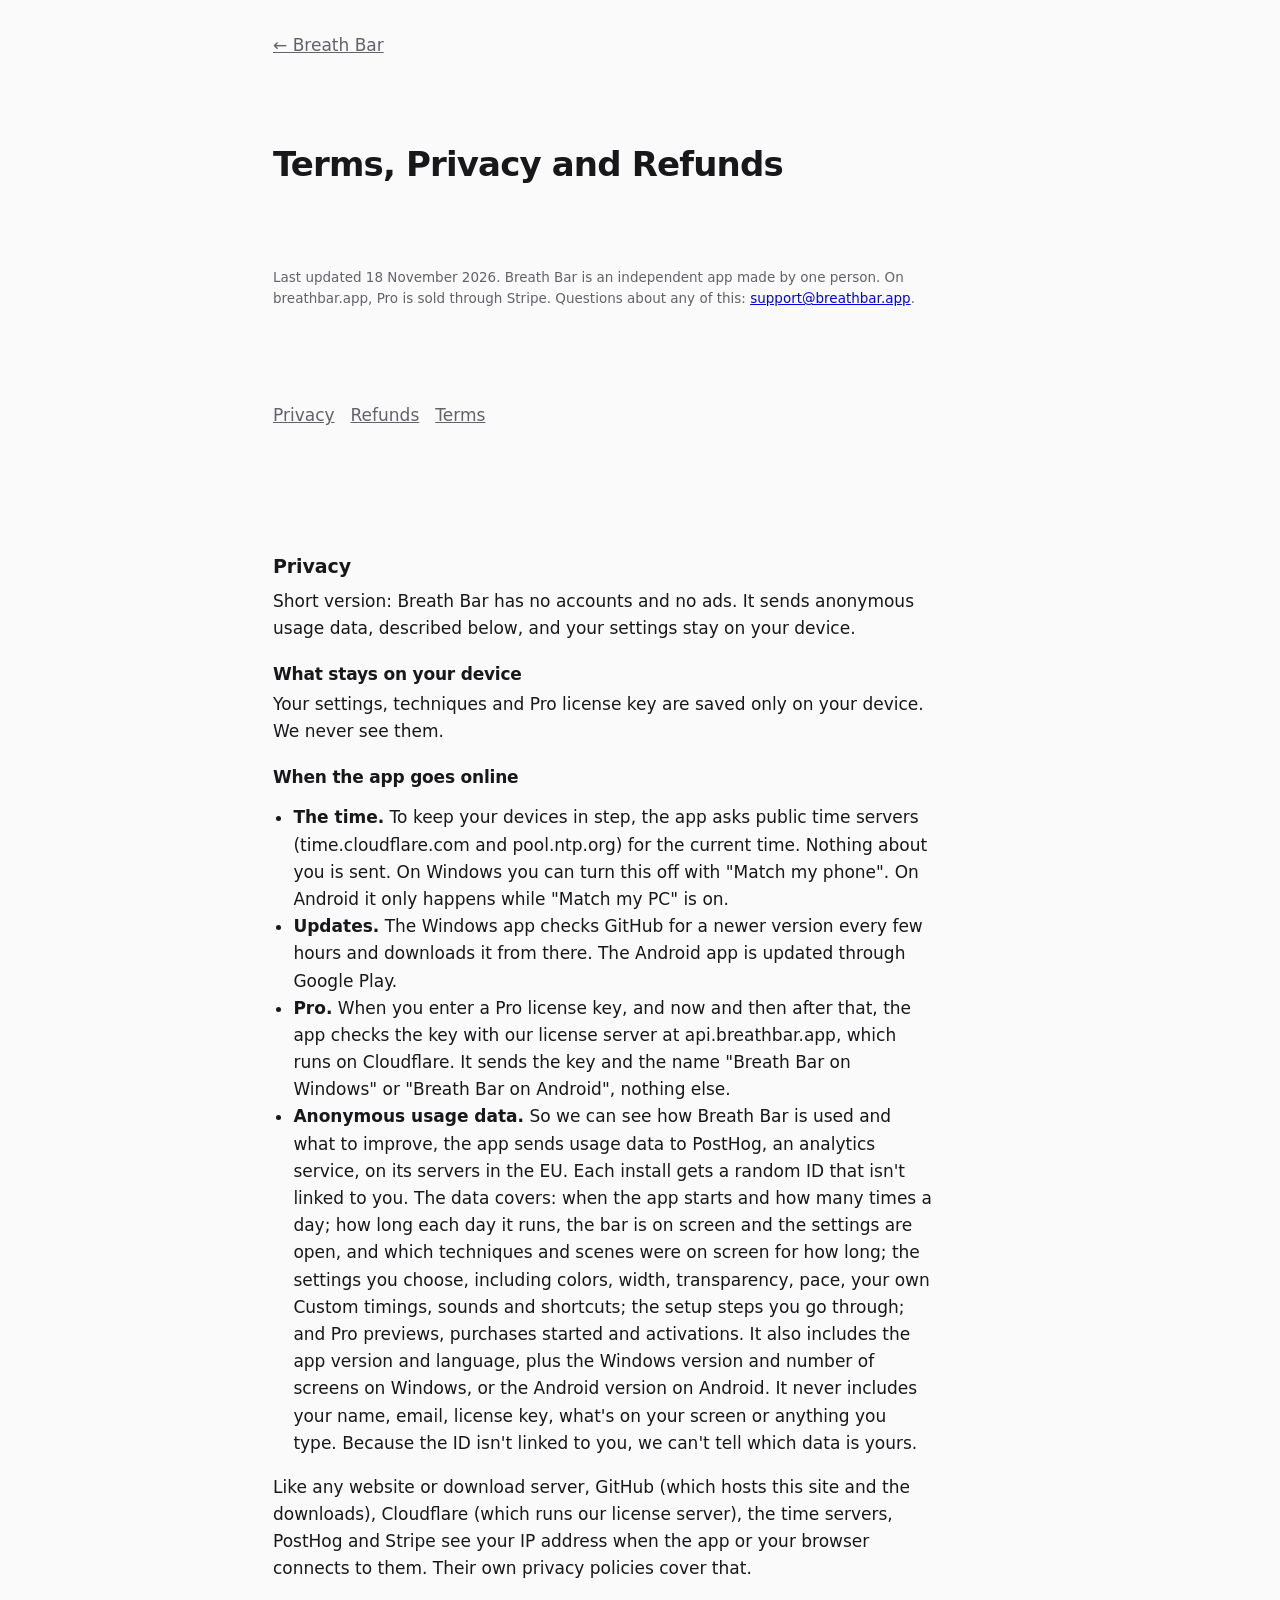
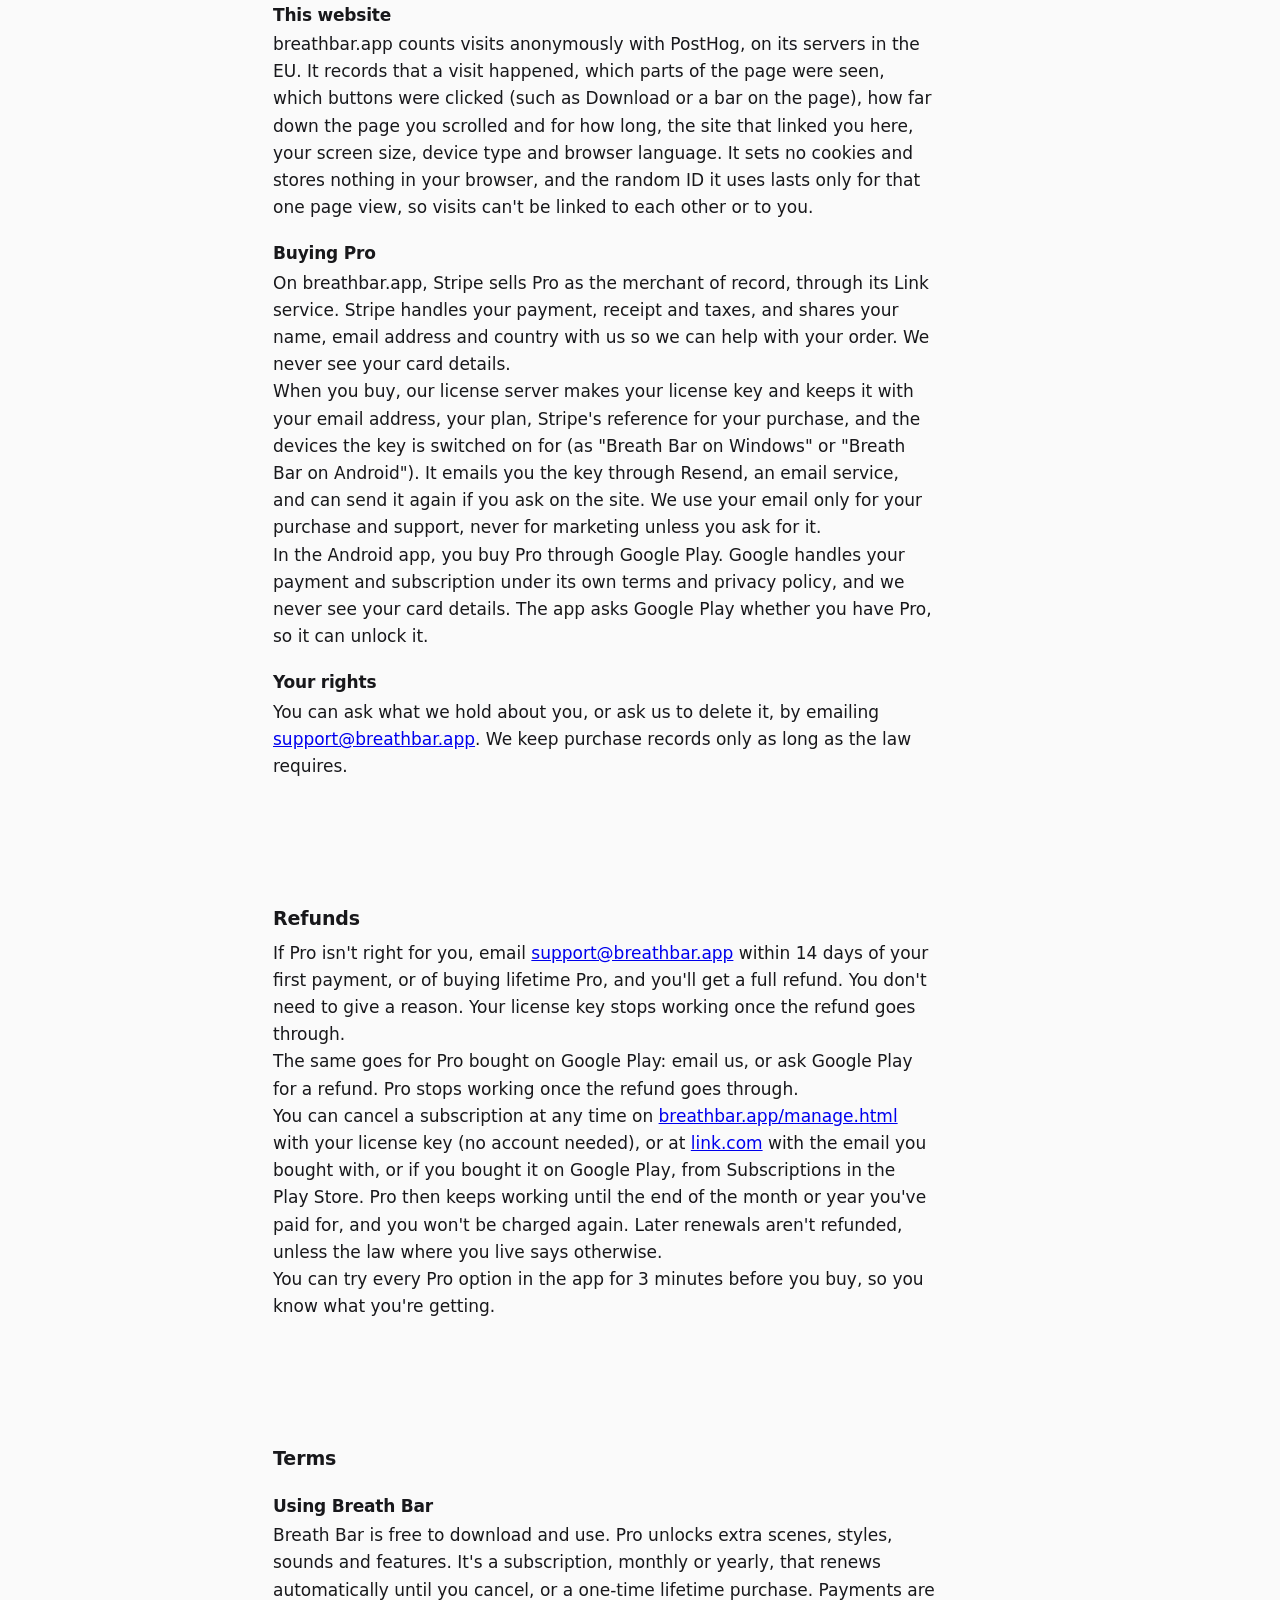
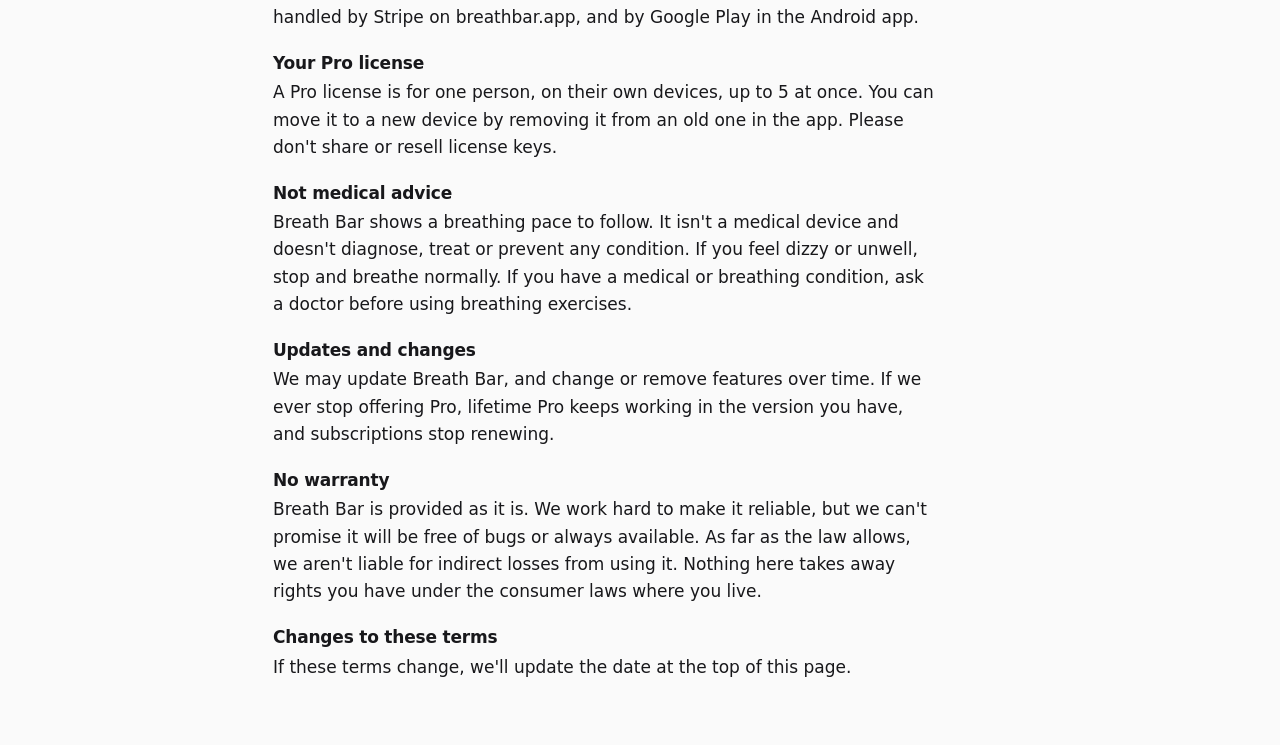
==== commit 8b665b6e: "Legal: cancel a subscription on the manage page with the license key Co-Authored-By: Claude Opus 5.5" ====
--- a/legal.html
+++ b/legal.html
@@ -12,7 +12,7 @@
   <main class="legal">
     <p class="back"><a href="./">← Breath Bar</a></p>
     <h1>Terms, Privacy and Refunds</h1>
-    <p class="small">Last updated 17 November 2026. Breath Bar is an independent app made by one person. On breathbar.app, Pro is sold through Stripe. Questions about any of this: <a href="mailto:support@breathbar.app">support@breathbar.app</a>.</p>
+    <p class="small">Last updated 18 November 2026. Breath Bar is an independent app made by one person. On breathbar.app, Pro is sold through Stripe. Questions about any of this: <a href="mailto:support@breathbar.app">support@breathbar.app</a>.</p>
 
     <nav class="legal-nav">
       <a href="#privacy">Privacy</a>
@@ -47,7 +47,7 @@
       <h2>Refunds</h2>
       <p>If Pro isn't right for you, email <a href="mailto:support@breathbar.app">support@breathbar.app</a> within 14 days of your first payment, or of buying lifetime Pro, and you'll get a full refund. You don't need to give a reason. Your license key stops working once the refund goes through.</p>
       <p>The same goes for Pro bought on Google Play: email us, or ask Google Play for a refund. Pro stops working once the refund goes through.</p>
-      <p>You can cancel a subscription at any time at <a href="https://link.com">link.com</a> (Stripe's Link, using the email you bought with), or if you bought it on Google Play, from Subscriptions in the Play Store. Pro then keeps working until the end of the month or year you've paid for, and you won't be charged again. Later renewals aren't refunded, unless the law where you live says otherwise.</p>
+      <p>You can cancel a subscription at any time on <a href="manage.html">breathbar.app/manage.html</a> with your license key (no account needed), or at <a href="https://link.com">link.com</a> with the email you bought with, or if you bought it on Google Play, from Subscriptions in the Play Store. Pro then keeps working until the end of the month or year you've paid for, and you won't be charged again. Later renewals aren't refunded, unless the law where you live says otherwise.</p>
       <p>You can try every Pro option in the app for 3 minutes before you buy, so you know what you're getting.</p>
     </section>
 
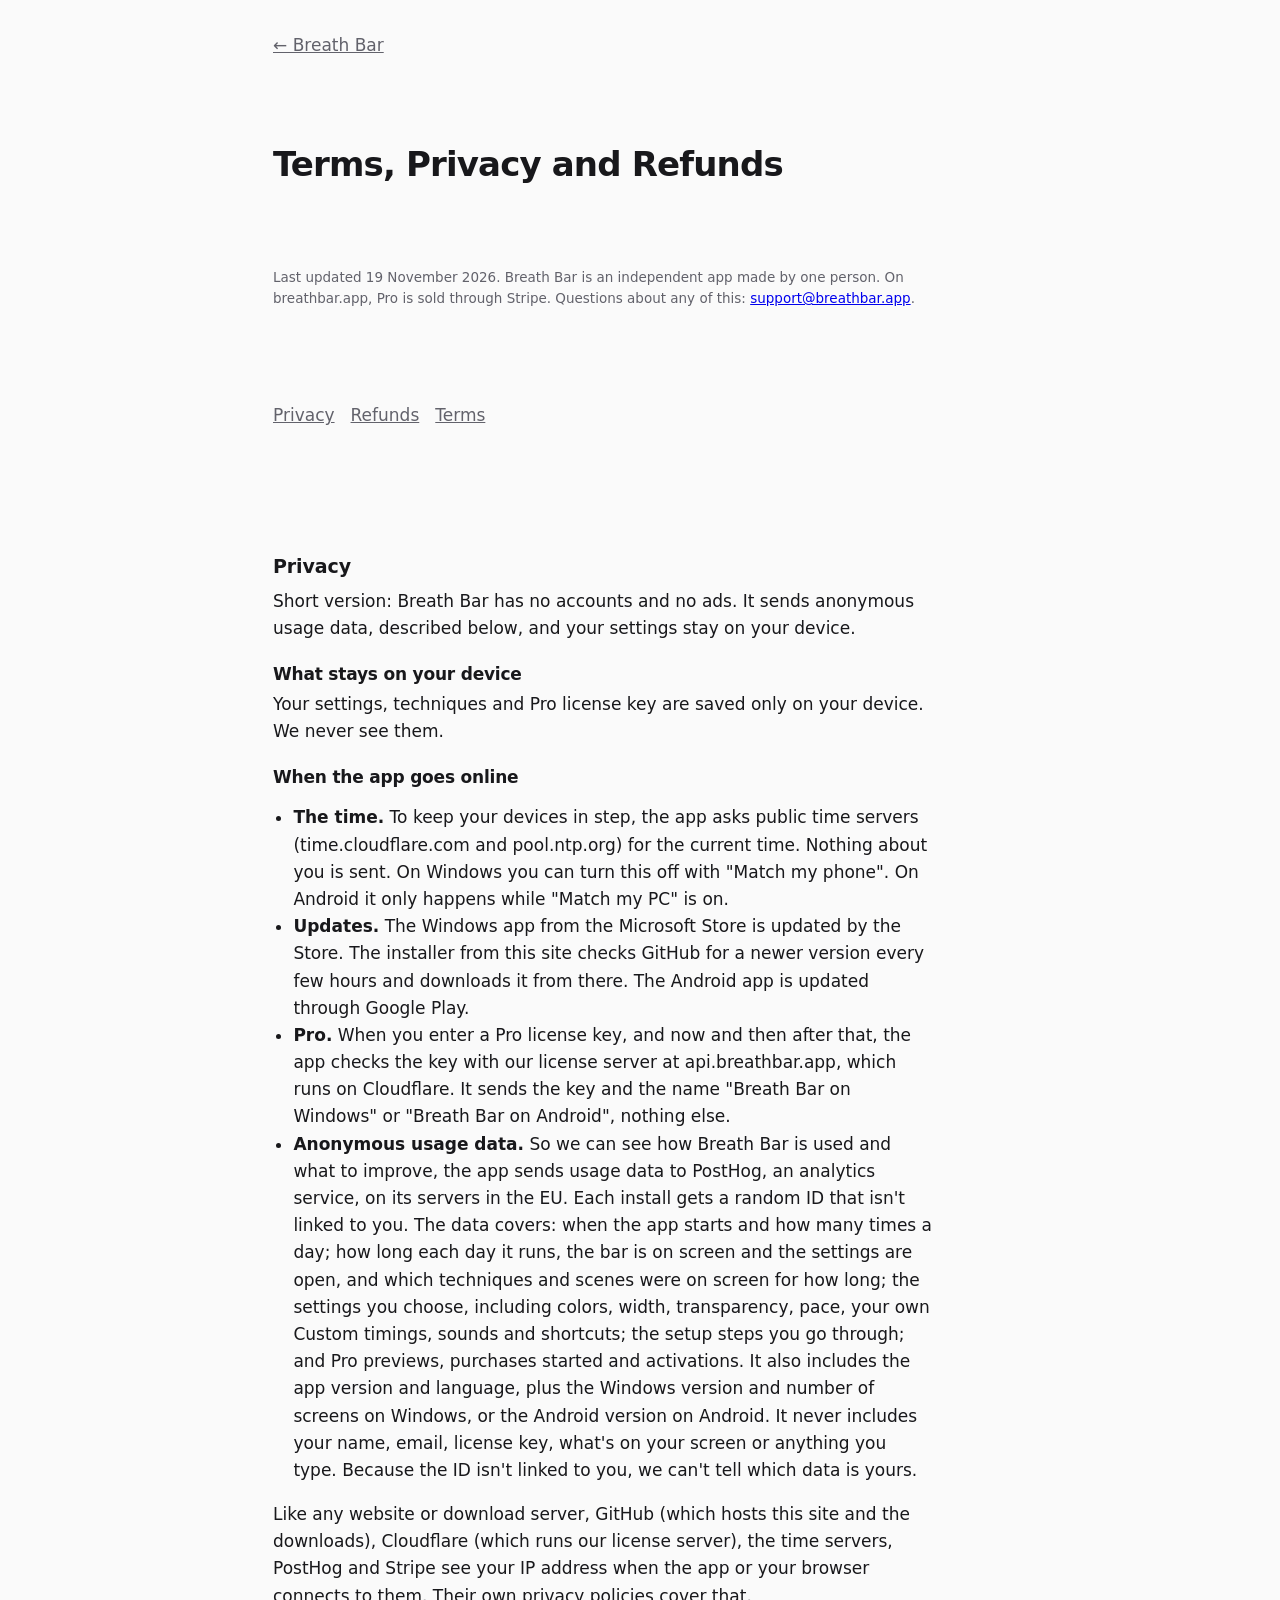
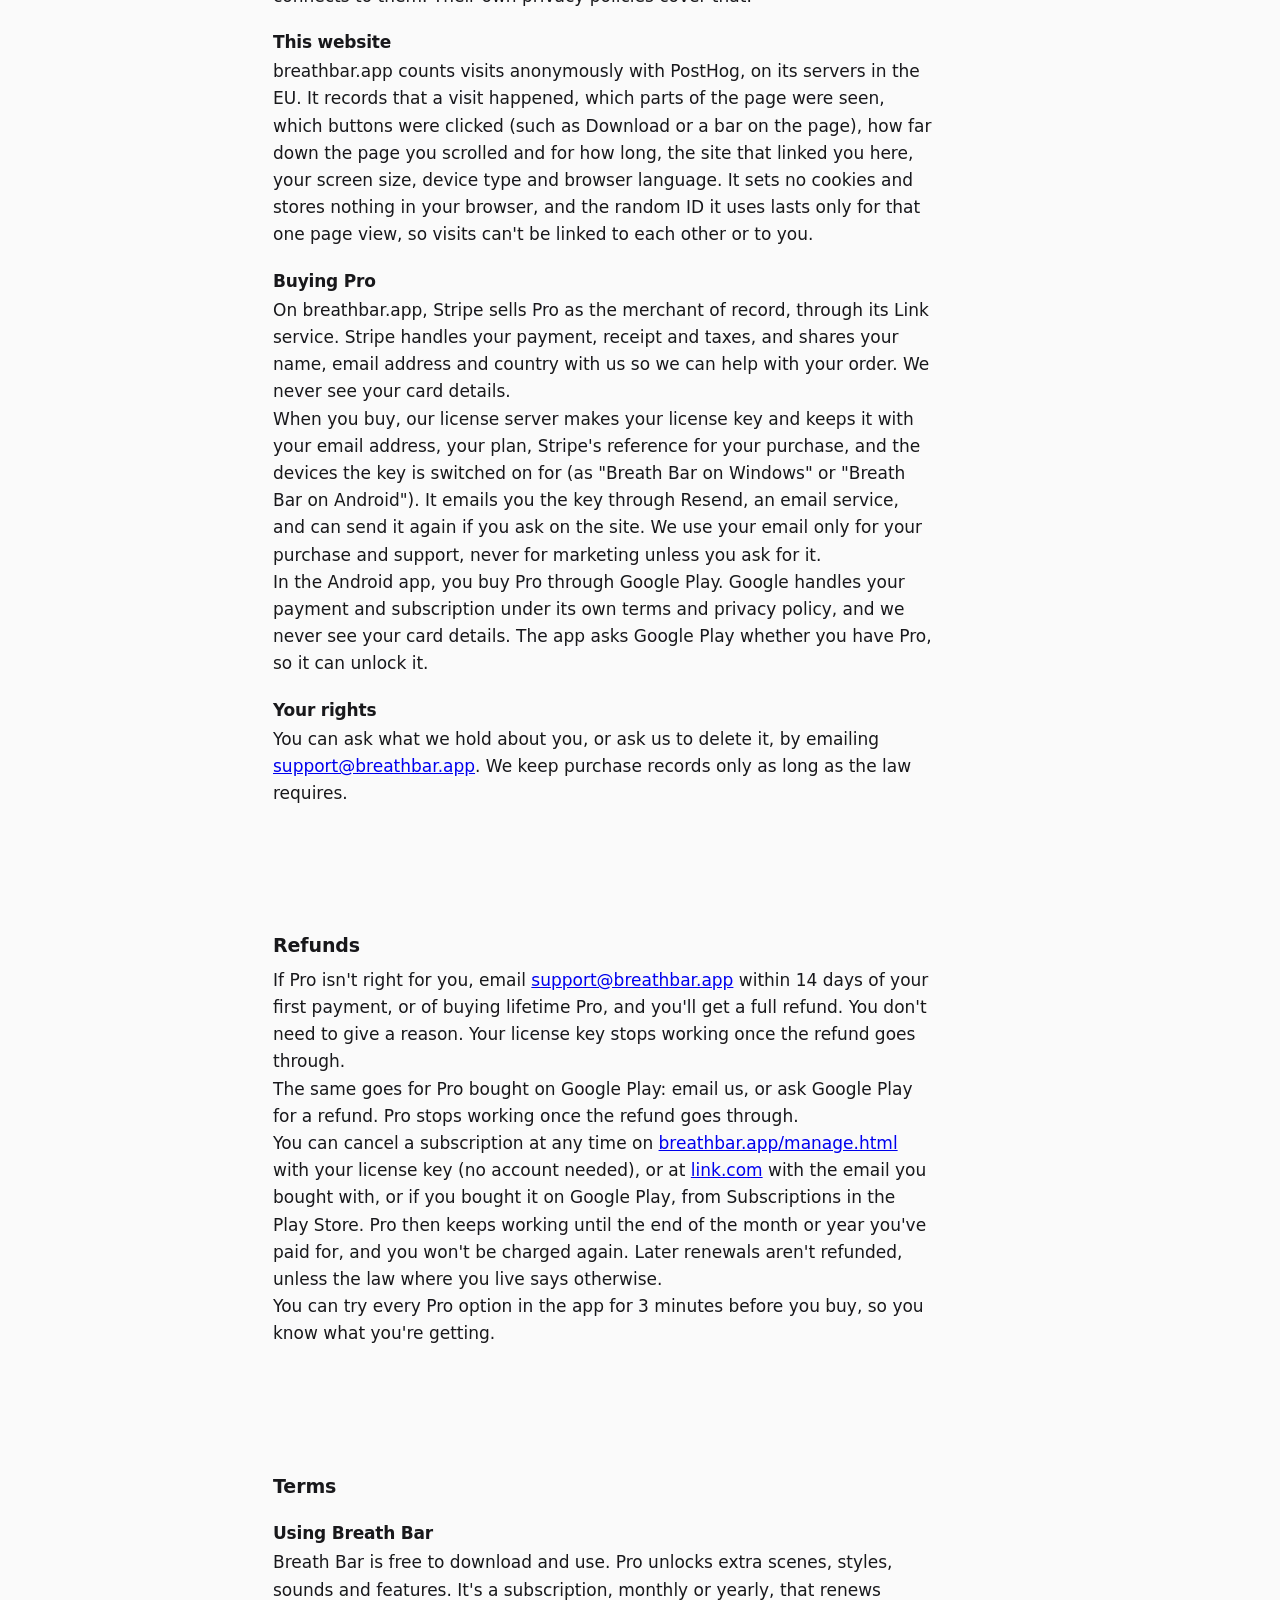
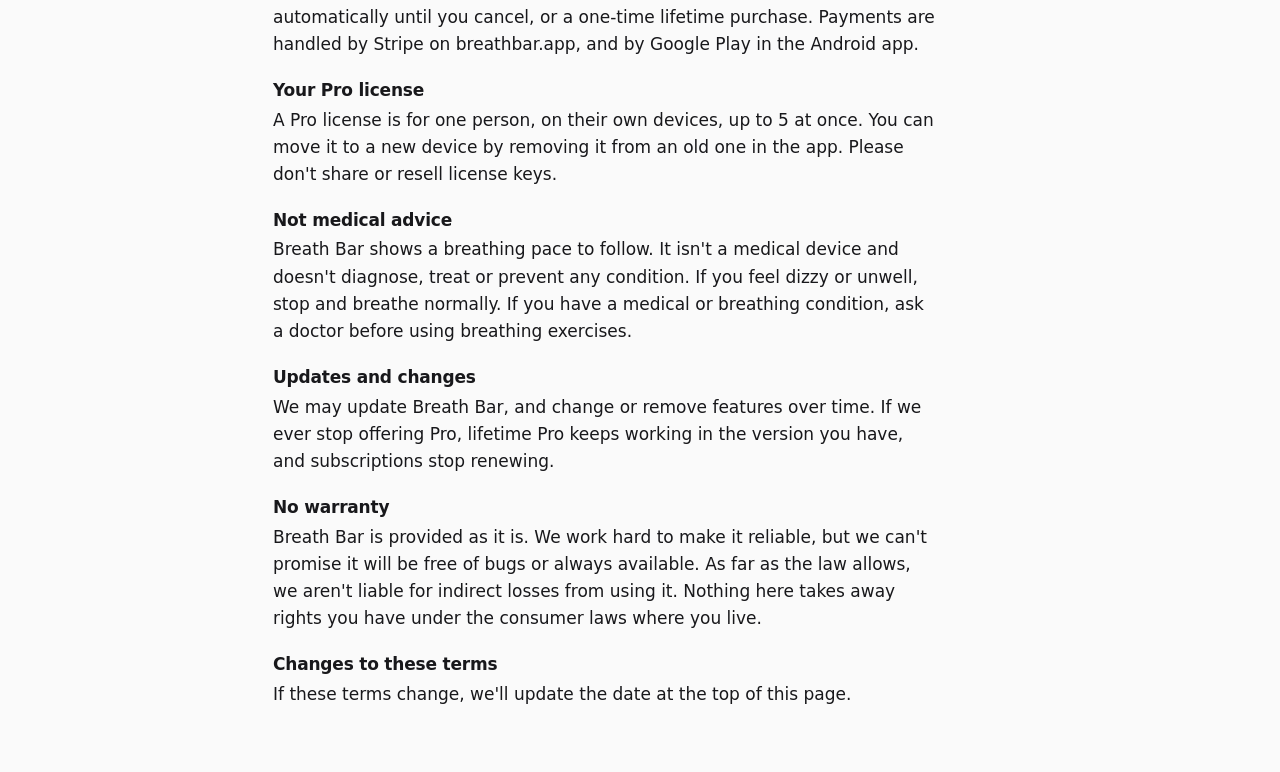
==== commit 6b99537f: "Free plan button says Microsoft Store; legal: Store installs are updated by the Store Co-Authored-By" ====
--- a/legal.html
+++ b/legal.html
@@ -12,7 +12,7 @@
   <main class="legal">
     <p class="back"><a href="./">← Breath Bar</a></p>
     <h1>Terms, Privacy and Refunds</h1>
-    <p class="small">Last updated 18 November 2026. Breath Bar is an independent app made by one person. On breathbar.app, Pro is sold through Stripe. Questions about any of this: <a href="mailto:support@breathbar.app">support@breathbar.app</a>.</p>
+    <p class="small">Last updated 19 November 2026. Breath Bar is an independent app made by one person. On breathbar.app, Pro is sold through Stripe. Questions about any of this: <a href="mailto:support@breathbar.app">support@breathbar.app</a>.</p>
 
     <nav class="legal-nav">
       <a href="#privacy">Privacy</a>
@@ -28,7 +28,7 @@
       <h3>When the app goes online</h3>
       <ul>
         <li><b>The time.</b> To keep your devices in step, the app asks public time servers (time.cloudflare.com and pool.ntp.org) for the current time. Nothing about you is sent. On Windows you can turn this off with "Match my phone". On Android it only happens while "Match my PC" is on.</li>
-        <li><b>Updates.</b> The Windows app checks GitHub for a newer version every few hours and downloads it from there. The Android app is updated through Google Play.</li>
+        <li><b>Updates.</b> The Windows app from the Microsoft Store is updated by the Store. The installer from this site checks GitHub for a newer version every few hours and downloads it from there. The Android app is updated through Google Play.</li>
         <li><b>Pro.</b> When you enter a Pro license key, and now and then after that, the app checks the key with our license server at api.breathbar.app, which runs on Cloudflare. It sends the key and the name "Breath Bar on Windows" or "Breath Bar on Android", nothing else.</li>
         <li><b>Anonymous usage data.</b> So we can see how Breath Bar is used and what to improve, the app sends usage data to PostHog, an analytics service, on its servers in the EU. Each install gets a random ID that isn't linked to you. The data covers: when the app starts and how many times a day; how long each day it runs, the bar is on screen and the settings are open, and which techniques and scenes were on screen for how long; the settings you choose, including colors, width, transparency, pace, your own Custom timings, sounds and shortcuts; the setup steps you go through; and Pro previews, purchases started and activations. It also includes the app version and language, plus the Windows version and number of screens on Windows, or the Android version on Android. It never includes your name, email, license key, what's on your screen or anything you type. Because the ID isn't linked to you, we can't tell which data is yours.</li>
       </ul>
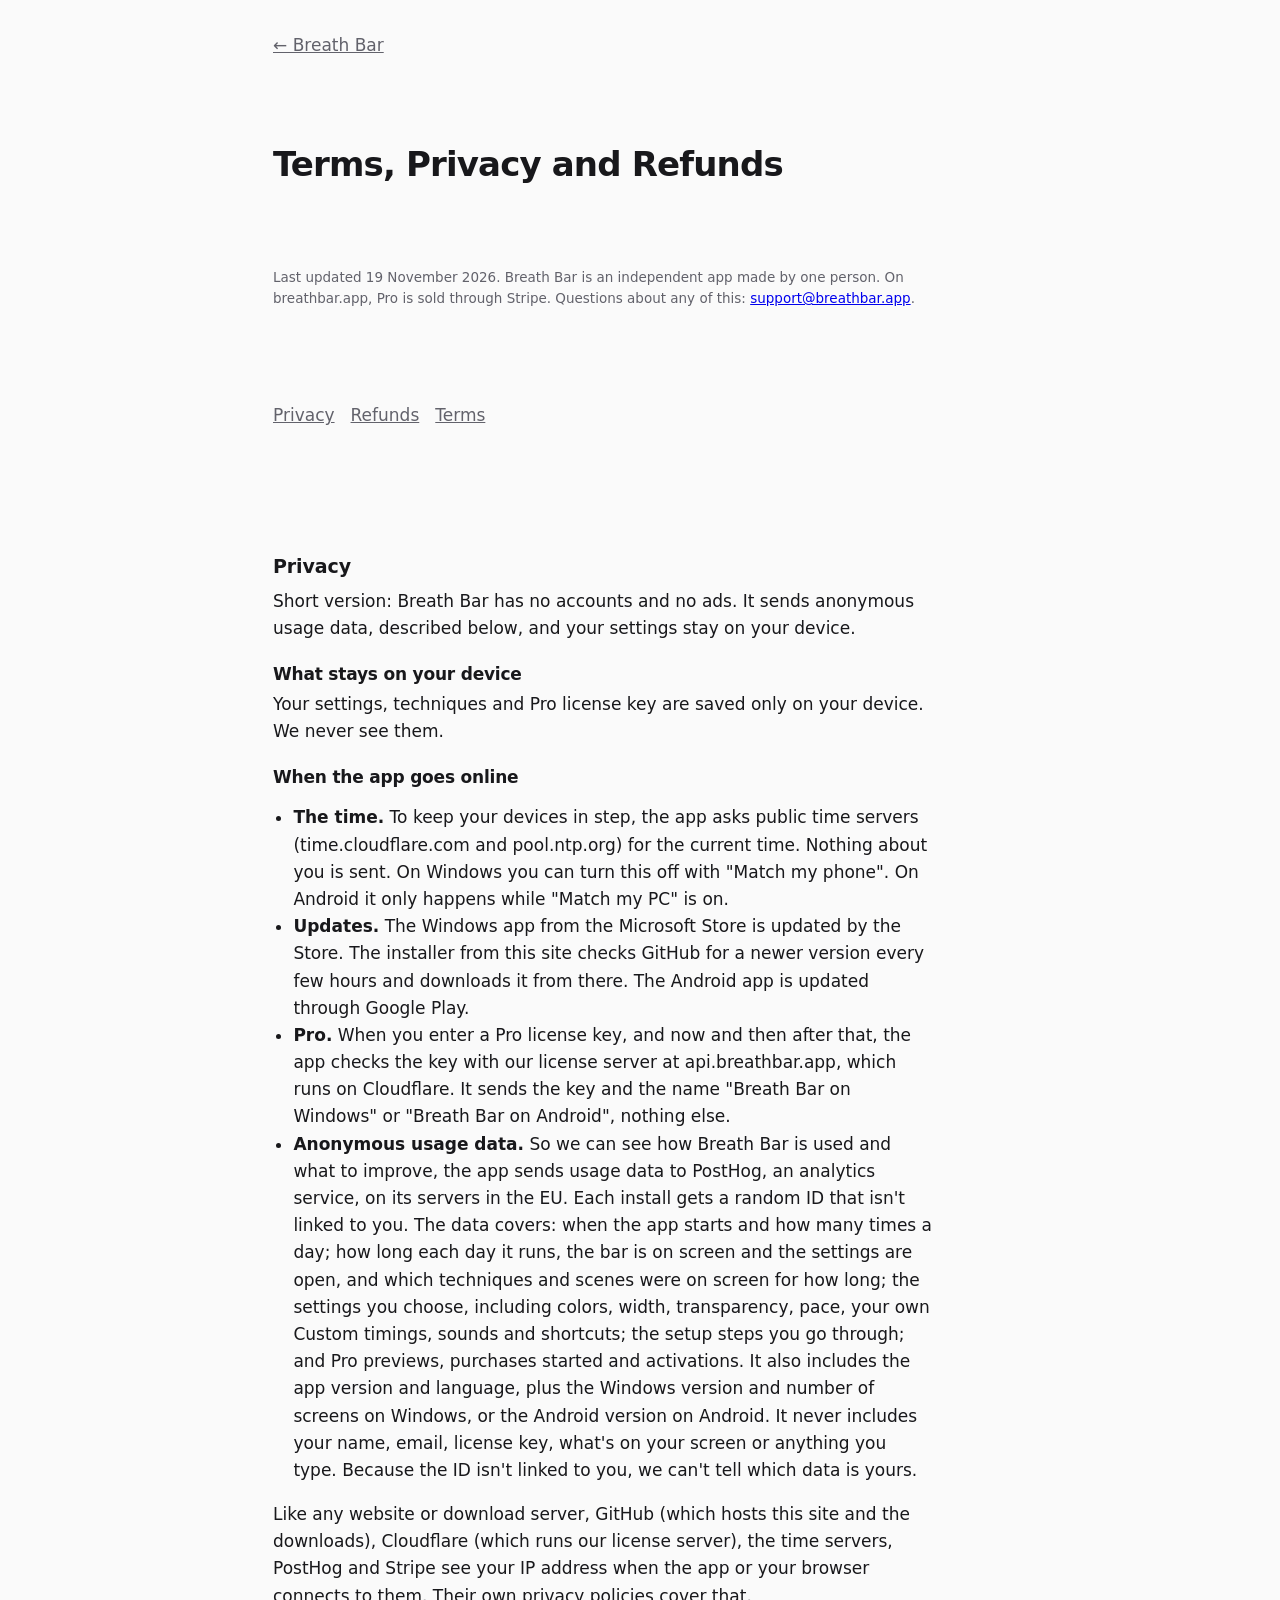
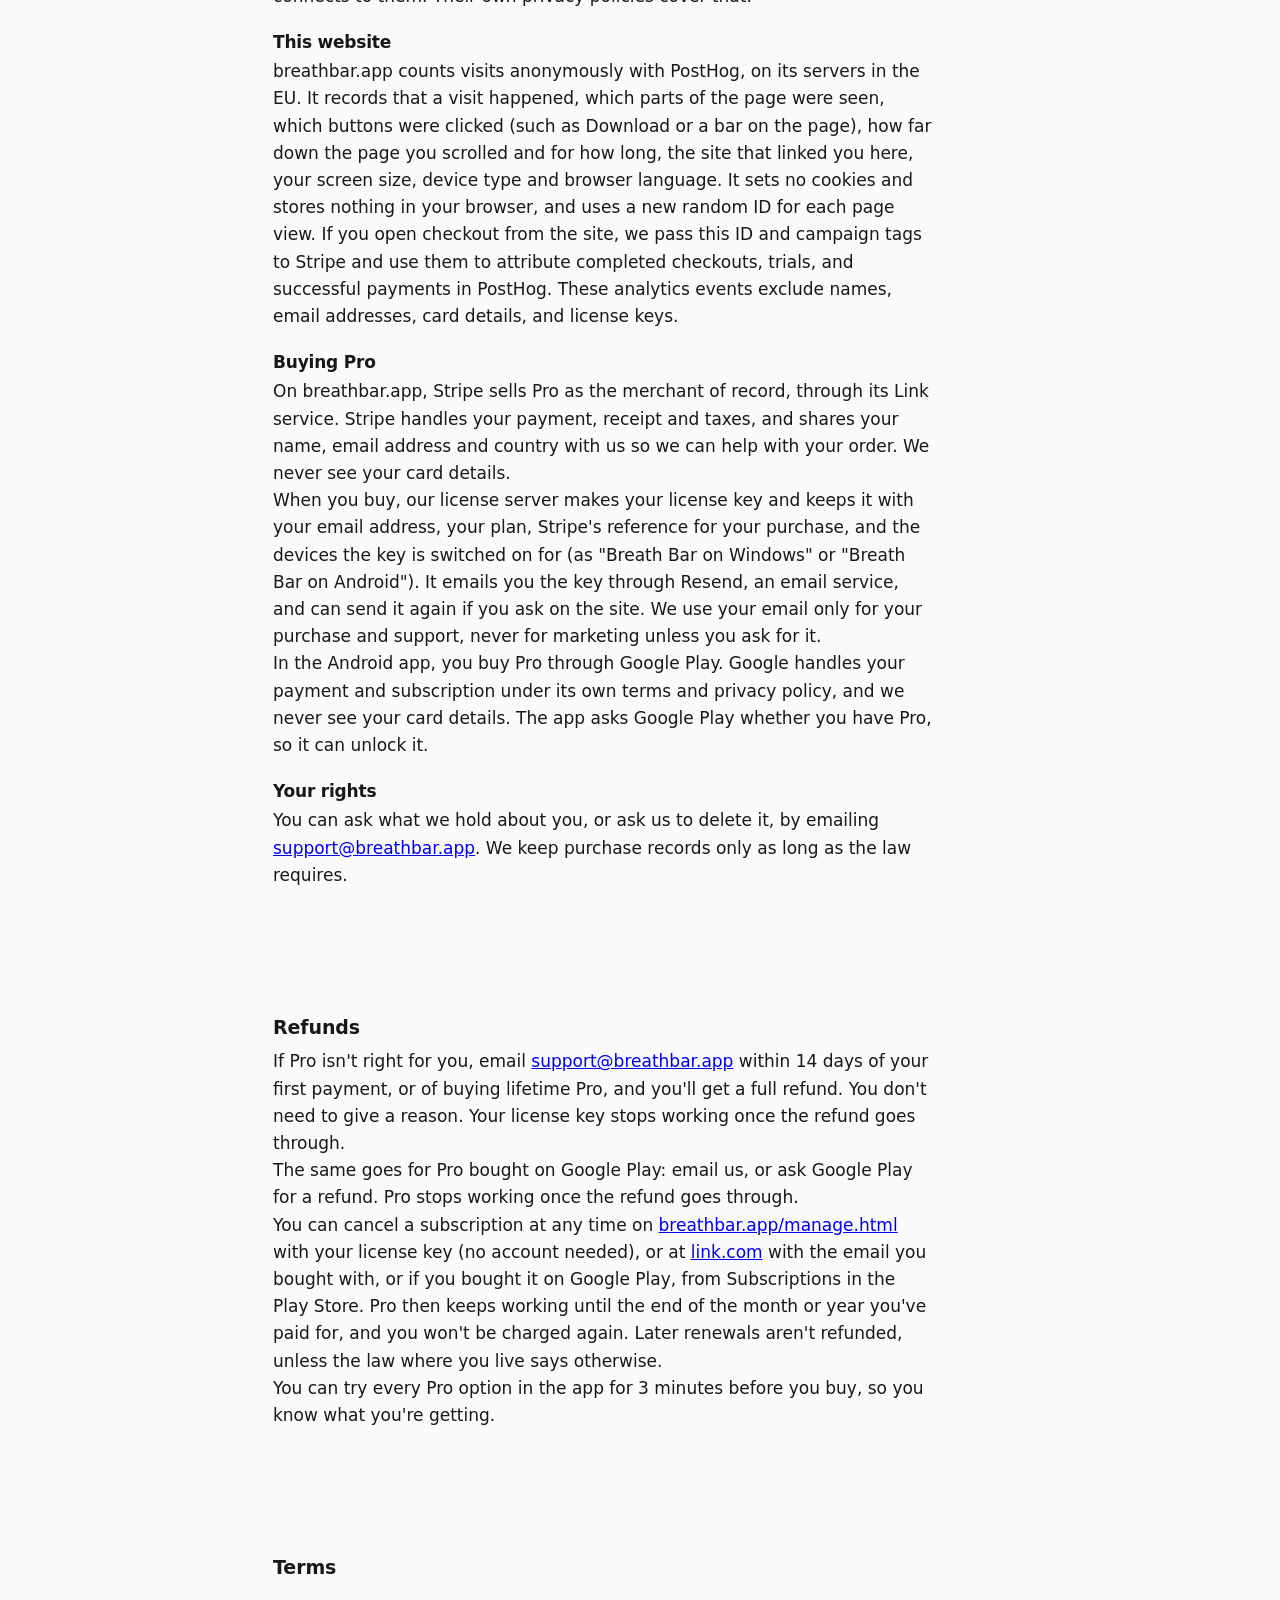
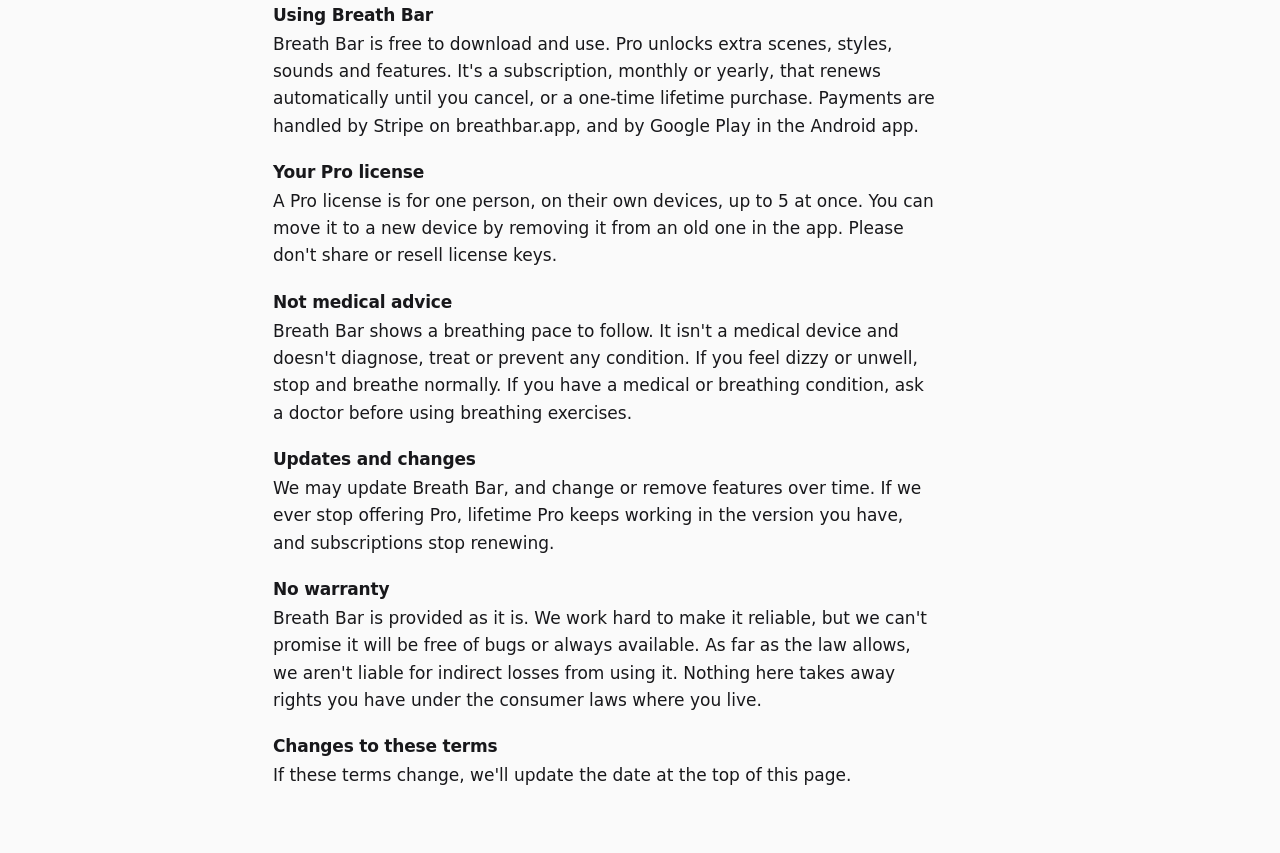
==== commit 93f0e0e3: "Carry anonymous campaign attribution into checkout" ====
--- a/legal.html
+++ b/legal.html
@@ -1,71 +1,71 @@
-<!doctype html>
-<html lang="en">
-<head>
-  <meta charset="utf-8">
-  <meta name="viewport" content="width=device-width, initial-scale=1">
-  <title>Breath Bar: Terms, Privacy and Refunds</title>
-  <meta name="description" content="The terms, privacy policy and refund policy for Breath Bar and Breath Bar Pro.">
-  <link rel="icon" type="image/png" href="icon.png">
-  <link rel="stylesheet" href="site.css">
-</head>
-<body>
-  <main class="legal">
-    <p class="back"><a href="./">← Breath Bar</a></p>
-    <h1>Terms, Privacy and Refunds</h1>
-    <p class="small">Last updated 19 November 2026. Breath Bar is an independent app made by one person. On breathbar.app, Pro is sold through Stripe. Questions about any of this: <a href="mailto:support@breathbar.app">support@breathbar.app</a>.</p>
-
-    <nav class="legal-nav">
-      <a href="#privacy">Privacy</a>
-      <a href="#refunds">Refunds</a>
-      <a href="#terms">Terms</a>
-    </nav>
-
-    <section id="privacy">
-      <h2>Privacy</h2>
-      <p>Short version: Breath Bar has no accounts and no ads. It sends anonymous usage data, described below, and your settings stay on your device.</p>
-      <h3>What stays on your device</h3>
-      <p>Your settings, techniques and Pro license key are saved only on your device. We never see them.</p>
-      <h3>When the app goes online</h3>
-      <ul>
-        <li><b>The time.</b> To keep your devices in step, the app asks public time servers (time.cloudflare.com and pool.ntp.org) for the current time. Nothing about you is sent. On Windows you can turn this off with "Match my phone". On Android it only happens while "Match my PC" is on.</li>
-        <li><b>Updates.</b> The Windows app from the Microsoft Store is updated by the Store. The installer from this site checks GitHub for a newer version every few hours and downloads it from there. The Android app is updated through Google Play.</li>
-        <li><b>Pro.</b> When you enter a Pro license key, and now and then after that, the app checks the key with our license server at api.breathbar.app, which runs on Cloudflare. It sends the key and the name "Breath Bar on Windows" or "Breath Bar on Android", nothing else.</li>
-        <li><b>Anonymous usage data.</b> So we can see how Breath Bar is used and what to improve, the app sends usage data to PostHog, an analytics service, on its servers in the EU. Each install gets a random ID that isn't linked to you. The data covers: when the app starts and how many times a day; how long each day it runs, the bar is on screen and the settings are open, and which techniques and scenes were on screen for how long; the settings you choose, including colors, width, transparency, pace, your own Custom timings, sounds and shortcuts; the setup steps you go through; and Pro previews, purchases started and activations. It also includes the app version and language, plus the Windows version and number of screens on Windows, or the Android version on Android. It never includes your name, email, license key, what's on your screen or anything you type. Because the ID isn't linked to you, we can't tell which data is yours.</li>
-      </ul>
-      <p>Like any website or download server, GitHub (which hosts this site and the downloads), Cloudflare (which runs our license server), the time servers, PostHog and Stripe see your IP address when the app or your browser connects to them. Their own privacy policies cover that.</p>
-      <h3>This website</h3>
-      <p>breathbar.app counts visits anonymously with PostHog, on its servers in the EU. It records that a visit happened, which parts of the page were seen, which buttons were clicked (such as Download or a bar on the page), how far down the page you scrolled and for how long, the site that linked you here, your screen size, device type and browser language. It sets no cookies and stores nothing in your browser, and the random ID it uses lasts only for that one page view, so visits can't be linked to each other or to you.</p>
-      <h3>Buying Pro</h3>
-      <p>On breathbar.app, Stripe sells Pro as the merchant of record, through its Link service. Stripe handles your payment, receipt and taxes, and shares your name, email address and country with us so we can help with your order. We never see your card details.</p>
-      <p>When you buy, our license server makes your license key and keeps it with your email address, your plan, Stripe's reference for your purchase, and the devices the key is switched on for (as "Breath Bar on Windows" or "Breath Bar on Android"). It emails you the key through Resend, an email service, and can send it again if you ask on the site. We use your email only for your purchase and support, never for marketing unless you ask for it.</p>
-      <p>In the Android app, you buy Pro through Google Play. Google handles your payment and subscription under its own terms and privacy policy, and we never see your card details. The app asks Google Play whether you have Pro, so it can unlock it.</p>
-      <h3>Your rights</h3>
-      <p>You can ask what we hold about you, or ask us to delete it, by emailing <a href="mailto:support@breathbar.app">support@breathbar.app</a>. We keep purchase records only as long as the law requires.</p>
-    </section>
-
-    <section id="refunds">
-      <h2>Refunds</h2>
-      <p>If Pro isn't right for you, email <a href="mailto:support@breathbar.app">support@breathbar.app</a> within 14 days of your first payment, or of buying lifetime Pro, and you'll get a full refund. You don't need to give a reason. Your license key stops working once the refund goes through.</p>
-      <p>The same goes for Pro bought on Google Play: email us, or ask Google Play for a refund. Pro stops working once the refund goes through.</p>
-      <p>You can cancel a subscription at any time on <a href="manage.html">breathbar.app/manage.html</a> with your license key (no account needed), or at <a href="https://link.com">link.com</a> with the email you bought with, or if you bought it on Google Play, from Subscriptions in the Play Store. Pro then keeps working until the end of the month or year you've paid for, and you won't be charged again. Later renewals aren't refunded, unless the law where you live says otherwise.</p>
-      <p>You can try every Pro option in the app for 3 minutes before you buy, so you know what you're getting.</p>
-    </section>
-
-    <section id="terms">
-      <h2>Terms</h2>
-      <h3>Using Breath Bar</h3>
-      <p>Breath Bar is free to download and use. Pro unlocks extra scenes, styles, sounds and features. It's a subscription, monthly or yearly, that renews automatically until you cancel, or a one-time lifetime purchase. Payments are handled by Stripe on breathbar.app, and by Google Play in the Android app.</p>
-      <h3>Your Pro license</h3>
-      <p>A Pro license is for one person, on their own devices, up to 5 at once. You can move it to a new device by removing it from an old one in the app. Please don't share or resell license keys.</p>
-      <h3>Not medical advice</h3>
-      <p>Breath Bar shows a breathing pace to follow. It isn't a medical device and doesn't diagnose, treat or prevent any condition. If you feel dizzy or unwell, stop and breathe normally. If you have a medical or breathing condition, ask a doctor before using breathing exercises.</p>
-      <h3>Updates and changes</h3>
-      <p>We may update Breath Bar, and change or remove features over time. If we ever stop offering Pro, lifetime Pro keeps working in the version you have, and subscriptions stop renewing.</p>
-      <h3>No warranty</h3>
-      <p>Breath Bar is provided as it is. We work hard to make it reliable, but we can't promise it will be free of bugs or always available. As far as the law allows, we aren't liable for indirect losses from using it. Nothing here takes away rights you have under the consumer laws where you live.</p>
-      <h3>Changes to these terms</h3>
-      <p>If these terms change, we'll update the date at the top of this page.</p>
-    </section>
-  </main>
-</body>
-</html>
+<!doctype html>
+<html lang="en">
+<head>
+  <meta charset="utf-8">
+  <meta name="viewport" content="width=device-width, initial-scale=1">
+  <title>Breath Bar: Terms, Privacy and Refunds</title>
+  <meta name="description" content="The terms, privacy policy and refund policy for Breath Bar and Breath Bar Pro.">
+  <link rel="icon" type="image/png" href="icon.png">
+  <link rel="stylesheet" href="site.css">
+</head>
+<body>
+  <main class="legal">
+    <p class="back"><a href="./">← Breath Bar</a></p>
+    <h1>Terms, Privacy and Refunds</h1>
+    <p class="small">Last updated 19 November 2026. Breath Bar is an independent app made by one person. On breathbar.app, Pro is sold through Stripe. Questions about any of this: <a href="mailto:support@breathbar.app">support@breathbar.app</a>.</p>
+
+    <nav class="legal-nav">
+      <a href="#privacy">Privacy</a>
+      <a href="#refunds">Refunds</a>
+      <a href="#terms">Terms</a>
+    </nav>
+
+    <section id="privacy">
+      <h2>Privacy</h2>
+      <p>Short version: Breath Bar has no accounts and no ads. It sends anonymous usage data, described below, and your settings stay on your device.</p>
+      <h3>What stays on your device</h3>
+      <p>Your settings, techniques and Pro license key are saved only on your device. We never see them.</p>
+      <h3>When the app goes online</h3>
+      <ul>
+        <li><b>The time.</b> To keep your devices in step, the app asks public time servers (time.cloudflare.com and pool.ntp.org) for the current time. Nothing about you is sent. On Windows you can turn this off with "Match my phone". On Android it only happens while "Match my PC" is on.</li>
+        <li><b>Updates.</b> The Windows app from the Microsoft Store is updated by the Store. The installer from this site checks GitHub for a newer version every few hours and downloads it from there. The Android app is updated through Google Play.</li>
+        <li><b>Pro.</b> When you enter a Pro license key, and now and then after that, the app checks the key with our license server at api.breathbar.app, which runs on Cloudflare. It sends the key and the name "Breath Bar on Windows" or "Breath Bar on Android", nothing else.</li>
+        <li><b>Anonymous usage data.</b> So we can see how Breath Bar is used and what to improve, the app sends usage data to PostHog, an analytics service, on its servers in the EU. Each install gets a random ID that isn't linked to you. The data covers: when the app starts and how many times a day; how long each day it runs, the bar is on screen and the settings are open, and which techniques and scenes were on screen for how long; the settings you choose, including colors, width, transparency, pace, your own Custom timings, sounds and shortcuts; the setup steps you go through; and Pro previews, purchases started and activations. It also includes the app version and language, plus the Windows version and number of screens on Windows, or the Android version on Android. It never includes your name, email, license key, what's on your screen or anything you type. Because the ID isn't linked to you, we can't tell which data is yours.</li>
+      </ul>
+      <p>Like any website or download server, GitHub (which hosts this site and the downloads), Cloudflare (which runs our license server), the time servers, PostHog and Stripe see your IP address when the app or your browser connects to them. Their own privacy policies cover that.</p>
+      <h3>This website</h3>
+      <p>breathbar.app counts visits anonymously with PostHog, on its servers in the EU. It records that a visit happened, which parts of the page were seen, which buttons were clicked (such as Download or a bar on the page), how far down the page you scrolled and for how long, the site that linked you here, your screen size, device type and browser language. It sets no cookies and stores nothing in your browser, and uses a new random ID for each page view. If you open checkout from the site, we pass this ID and campaign tags to Stripe and use them to attribute completed checkouts, trials, and successful payments in PostHog. These analytics events exclude names, email addresses, card details, and license keys.</p>
+      <h3>Buying Pro</h3>
+      <p>On breathbar.app, Stripe sells Pro as the merchant of record, through its Link service. Stripe handles your payment, receipt and taxes, and shares your name, email address and country with us so we can help with your order. We never see your card details.</p>
+      <p>When you buy, our license server makes your license key and keeps it with your email address, your plan, Stripe's reference for your purchase, and the devices the key is switched on for (as "Breath Bar on Windows" or "Breath Bar on Android"). It emails you the key through Resend, an email service, and can send it again if you ask on the site. We use your email only for your purchase and support, never for marketing unless you ask for it.</p>
+      <p>In the Android app, you buy Pro through Google Play. Google handles your payment and subscription under its own terms and privacy policy, and we never see your card details. The app asks Google Play whether you have Pro, so it can unlock it.</p>
+      <h3>Your rights</h3>
+      <p>You can ask what we hold about you, or ask us to delete it, by emailing <a href="mailto:support@breathbar.app">support@breathbar.app</a>. We keep purchase records only as long as the law requires.</p>
+    </section>
+
+    <section id="refunds">
+      <h2>Refunds</h2>
+      <p>If Pro isn't right for you, email <a href="mailto:support@breathbar.app">support@breathbar.app</a> within 14 days of your first payment, or of buying lifetime Pro, and you'll get a full refund. You don't need to give a reason. Your license key stops working once the refund goes through.</p>
+      <p>The same goes for Pro bought on Google Play: email us, or ask Google Play for a refund. Pro stops working once the refund goes through.</p>
+      <p>You can cancel a subscription at any time on <a href="manage.html">breathbar.app/manage.html</a> with your license key (no account needed), or at <a href="https://link.com">link.com</a> with the email you bought with, or if you bought it on Google Play, from Subscriptions in the Play Store. Pro then keeps working until the end of the month or year you've paid for, and you won't be charged again. Later renewals aren't refunded, unless the law where you live says otherwise.</p>
+      <p>You can try every Pro option in the app for 3 minutes before you buy, so you know what you're getting.</p>
+    </section>
+
+    <section id="terms">
+      <h2>Terms</h2>
+      <h3>Using Breath Bar</h3>
+      <p>Breath Bar is free to download and use. Pro unlocks extra scenes, styles, sounds and features. It's a subscription, monthly or yearly, that renews automatically until you cancel, or a one-time lifetime purchase. Payments are handled by Stripe on breathbar.app, and by Google Play in the Android app.</p>
+      <h3>Your Pro license</h3>
+      <p>A Pro license is for one person, on their own devices, up to 5 at once. You can move it to a new device by removing it from an old one in the app. Please don't share or resell license keys.</p>
+      <h3>Not medical advice</h3>
+      <p>Breath Bar shows a breathing pace to follow. It isn't a medical device and doesn't diagnose, treat or prevent any condition. If you feel dizzy or unwell, stop and breathe normally. If you have a medical or breathing condition, ask a doctor before using breathing exercises.</p>
+      <h3>Updates and changes</h3>
+      <p>We may update Breath Bar, and change or remove features over time. If we ever stop offering Pro, lifetime Pro keeps working in the version you have, and subscriptions stop renewing.</p>
+      <h3>No warranty</h3>
+      <p>Breath Bar is provided as it is. We work hard to make it reliable, but we can't promise it will be free of bugs or always available. As far as the law allows, we aren't liable for indirect losses from using it. Nothing here takes away rights you have under the consumer laws where you live.</p>
+      <h3>Changes to these terms</h3>
+      <p>If these terms change, we'll update the date at the top of this page.</p>
+    </section>
+  </main>
+</body>
+</html>
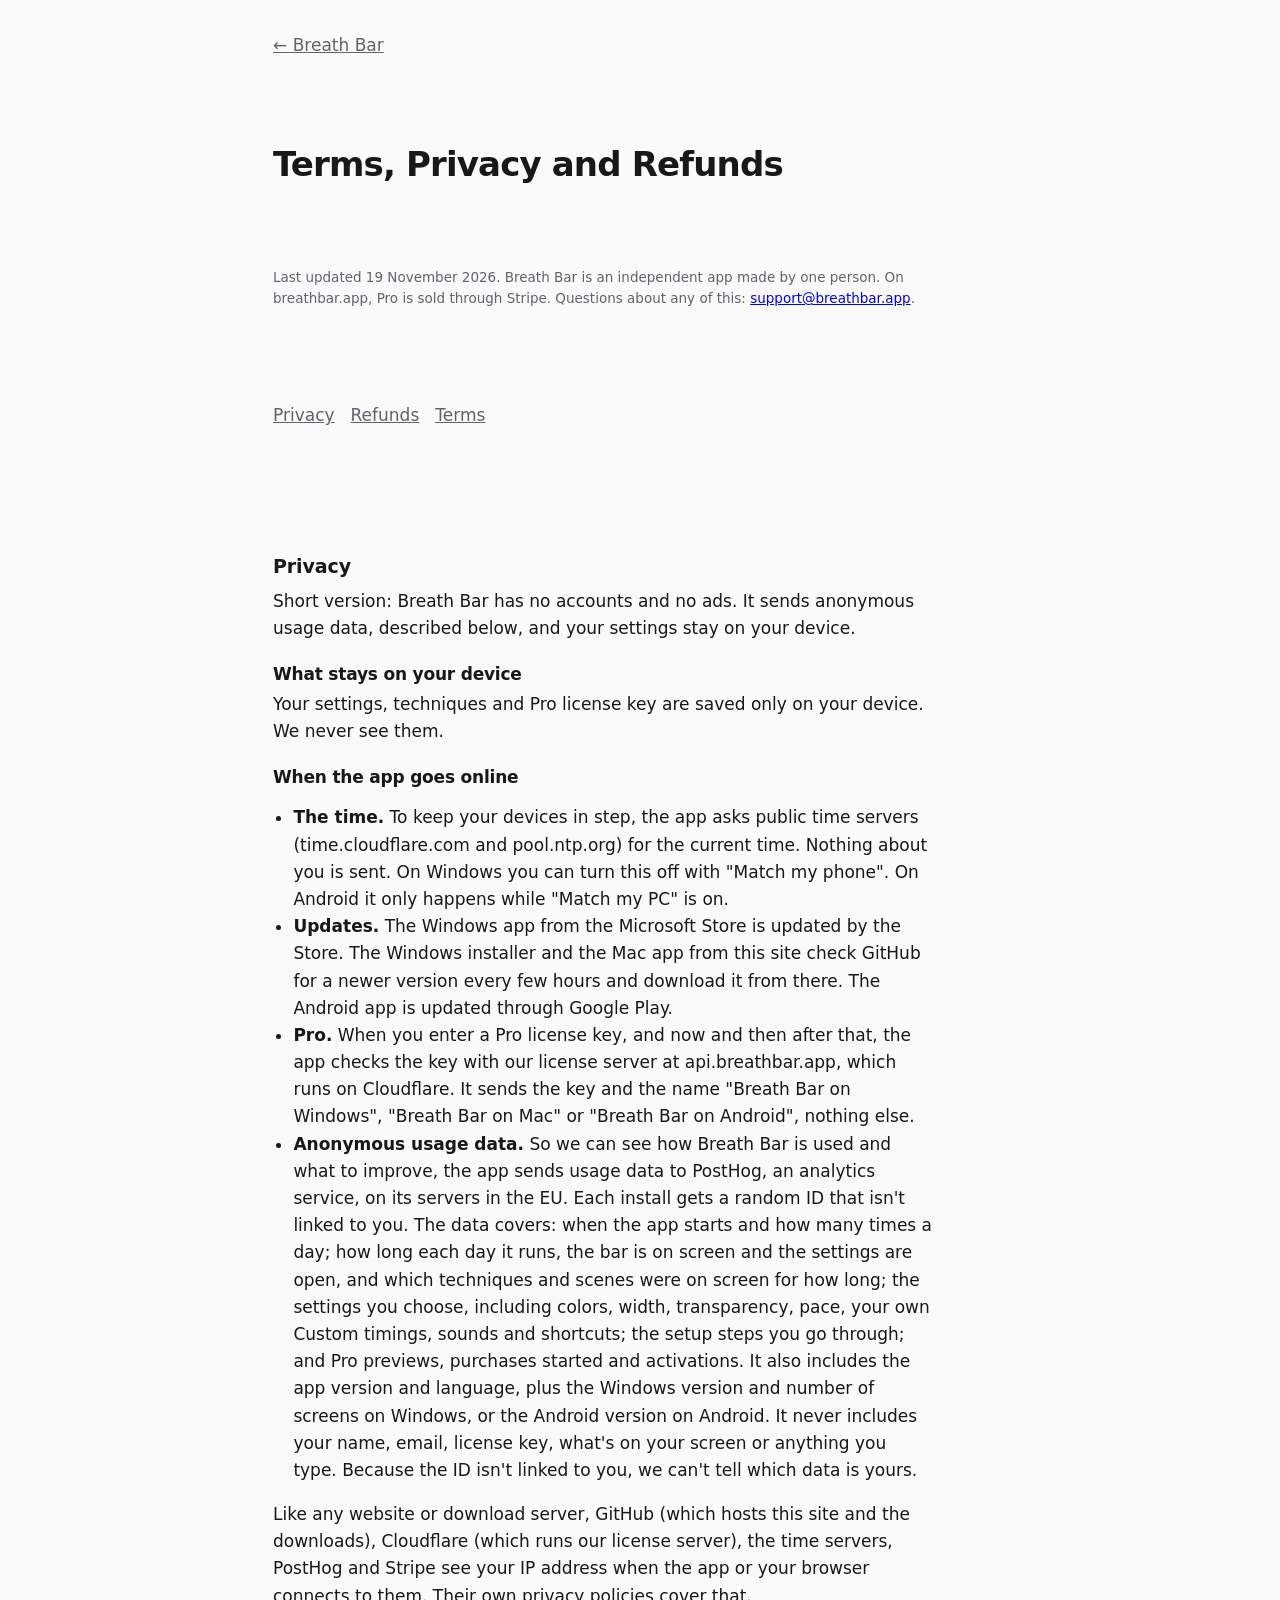
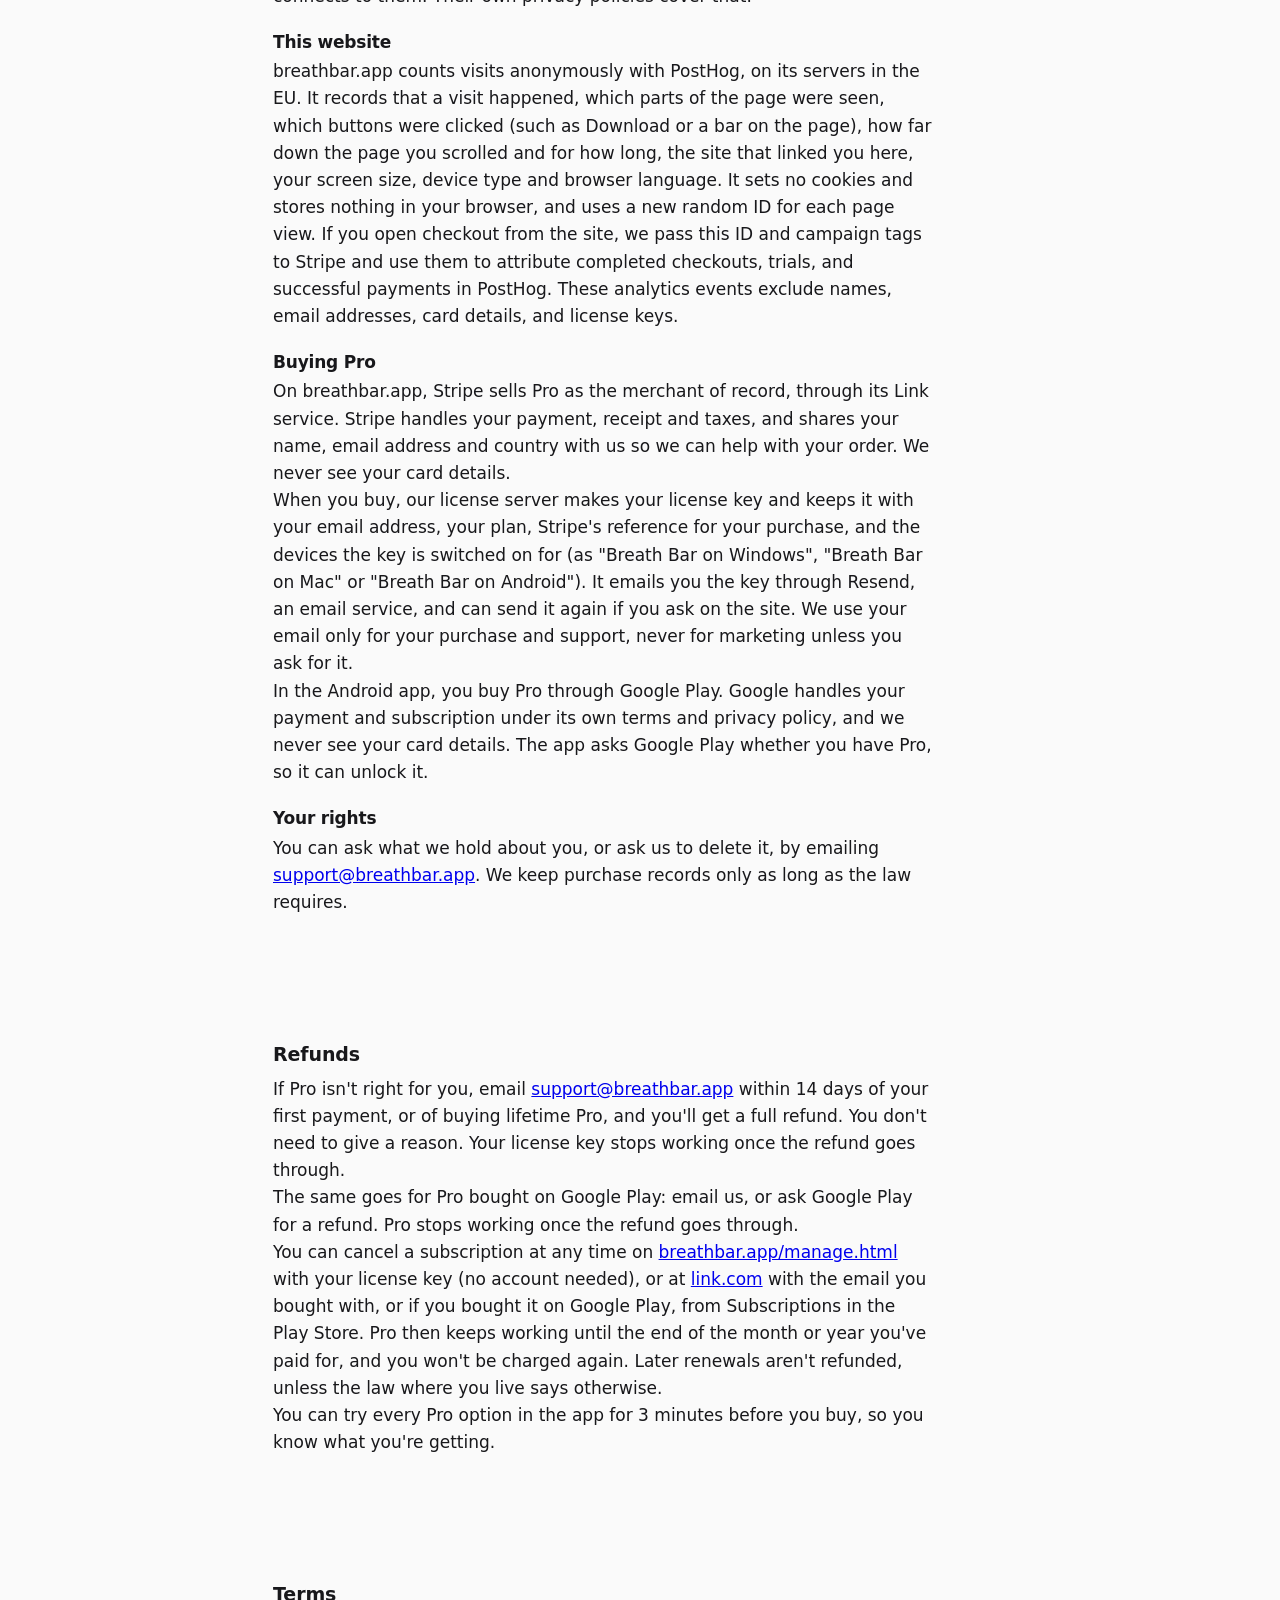
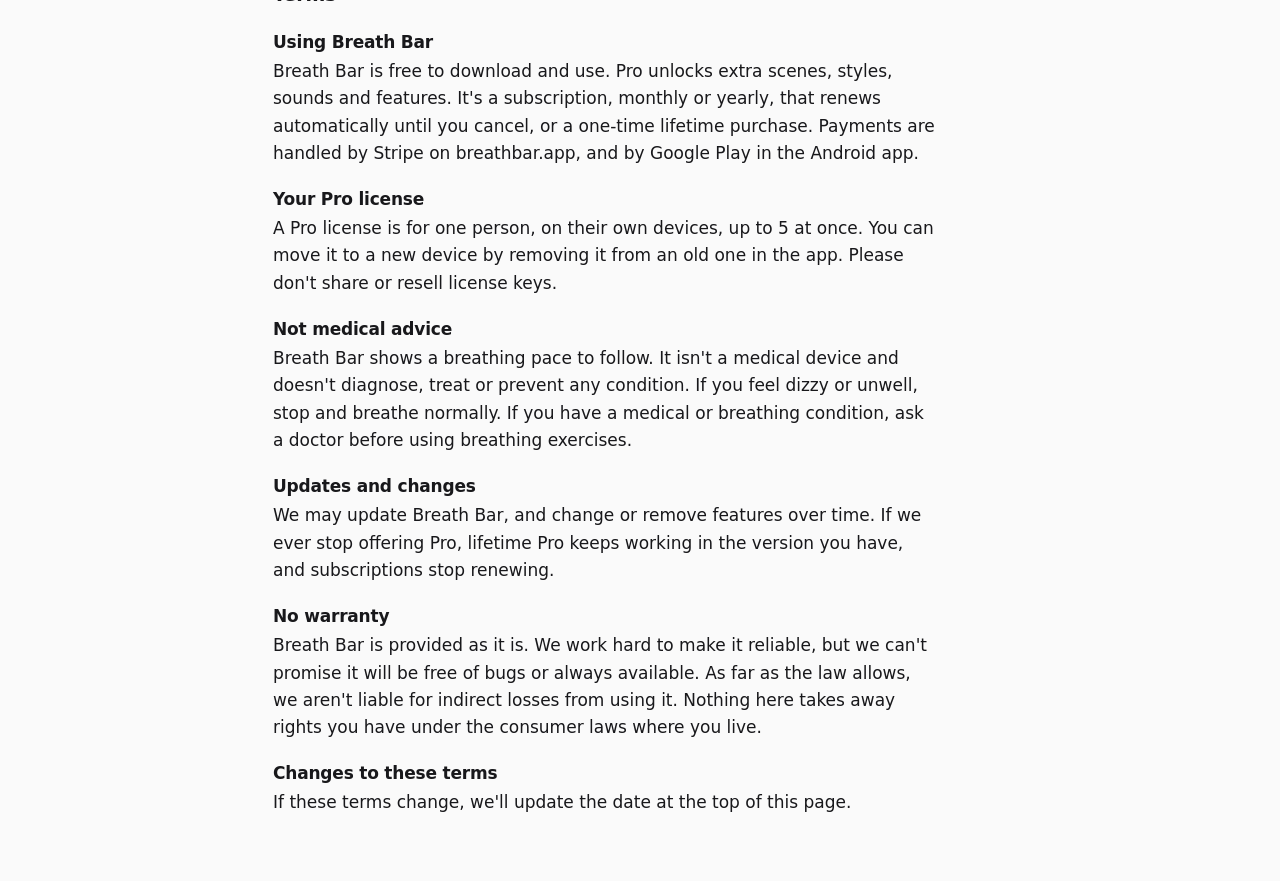
==== commit 62d9ddf8: "Mac download: a Download for Mac button, first and highlighted on Macs The signed, notarised Mac app" ====
--- a/legal.html
+++ b/legal.html
@@ -28,8 +28,8 @@
       <h3>When the app goes online</h3>
       <ul>
         <li><b>The time.</b> To keep your devices in step, the app asks public time servers (time.cloudflare.com and pool.ntp.org) for the current time. Nothing about you is sent. On Windows you can turn this off with "Match my phone". On Android it only happens while "Match my PC" is on.</li>
-        <li><b>Updates.</b> The Windows app from the Microsoft Store is updated by the Store. The installer from this site checks GitHub for a newer version every few hours and downloads it from there. The Android app is updated through Google Play.</li>
-        <li><b>Pro.</b> When you enter a Pro license key, and now and then after that, the app checks the key with our license server at api.breathbar.app, which runs on Cloudflare. It sends the key and the name "Breath Bar on Windows" or "Breath Bar on Android", nothing else.</li>
+        <li><b>Updates.</b> The Windows app from the Microsoft Store is updated by the Store. The Windows installer and the Mac app from this site check GitHub for a newer version every few hours and download it from there. The Android app is updated through Google Play.</li>
+        <li><b>Pro.</b> When you enter a Pro license key, and now and then after that, the app checks the key with our license server at api.breathbar.app, which runs on Cloudflare. It sends the key and the name "Breath Bar on Windows", "Breath Bar on Mac" or "Breath Bar on Android", nothing else.</li>
         <li><b>Anonymous usage data.</b> So we can see how Breath Bar is used and what to improve, the app sends usage data to PostHog, an analytics service, on its servers in the EU. Each install gets a random ID that isn't linked to you. The data covers: when the app starts and how many times a day; how long each day it runs, the bar is on screen and the settings are open, and which techniques and scenes were on screen for how long; the settings you choose, including colors, width, transparency, pace, your own Custom timings, sounds and shortcuts; the setup steps you go through; and Pro previews, purchases started and activations. It also includes the app version and language, plus the Windows version and number of screens on Windows, or the Android version on Android. It never includes your name, email, license key, what's on your screen or anything you type. Because the ID isn't linked to you, we can't tell which data is yours.</li>
       </ul>
       <p>Like any website or download server, GitHub (which hosts this site and the downloads), Cloudflare (which runs our license server), the time servers, PostHog and Stripe see your IP address when the app or your browser connects to them. Their own privacy policies cover that.</p>
@@ -37,7 +37,7 @@
       <p>breathbar.app counts visits anonymously with PostHog, on its servers in the EU. It records that a visit happened, which parts of the page were seen, which buttons were clicked (such as Download or a bar on the page), how far down the page you scrolled and for how long, the site that linked you here, your screen size, device type and browser language. It sets no cookies and stores nothing in your browser, and uses a new random ID for each page view. If you open checkout from the site, we pass this ID and campaign tags to Stripe and use them to attribute completed checkouts, trials, and successful payments in PostHog. These analytics events exclude names, email addresses, card details, and license keys.</p>
       <h3>Buying Pro</h3>
       <p>On breathbar.app, Stripe sells Pro as the merchant of record, through its Link service. Stripe handles your payment, receipt and taxes, and shares your name, email address and country with us so we can help with your order. We never see your card details.</p>
-      <p>When you buy, our license server makes your license key and keeps it with your email address, your plan, Stripe's reference for your purchase, and the devices the key is switched on for (as "Breath Bar on Windows" or "Breath Bar on Android"). It emails you the key through Resend, an email service, and can send it again if you ask on the site. We use your email only for your purchase and support, never for marketing unless you ask for it.</p>
+      <p>When you buy, our license server makes your license key and keeps it with your email address, your plan, Stripe's reference for your purchase, and the devices the key is switched on for (as "Breath Bar on Windows", "Breath Bar on Mac" or "Breath Bar on Android"). It emails you the key through Resend, an email service, and can send it again if you ask on the site. We use your email only for your purchase and support, never for marketing unless you ask for it.</p>
       <p>In the Android app, you buy Pro through Google Play. Google handles your payment and subscription under its own terms and privacy policy, and we never see your card details. The app asks Google Play whether you have Pro, so it can unlock it.</p>
       <h3>Your rights</h3>
       <p>You can ask what we hold about you, or ask us to delete it, by emailing <a href="mailto:support@breathbar.app">support@breathbar.app</a>. We keep purchase records only as long as the law requires.</p>
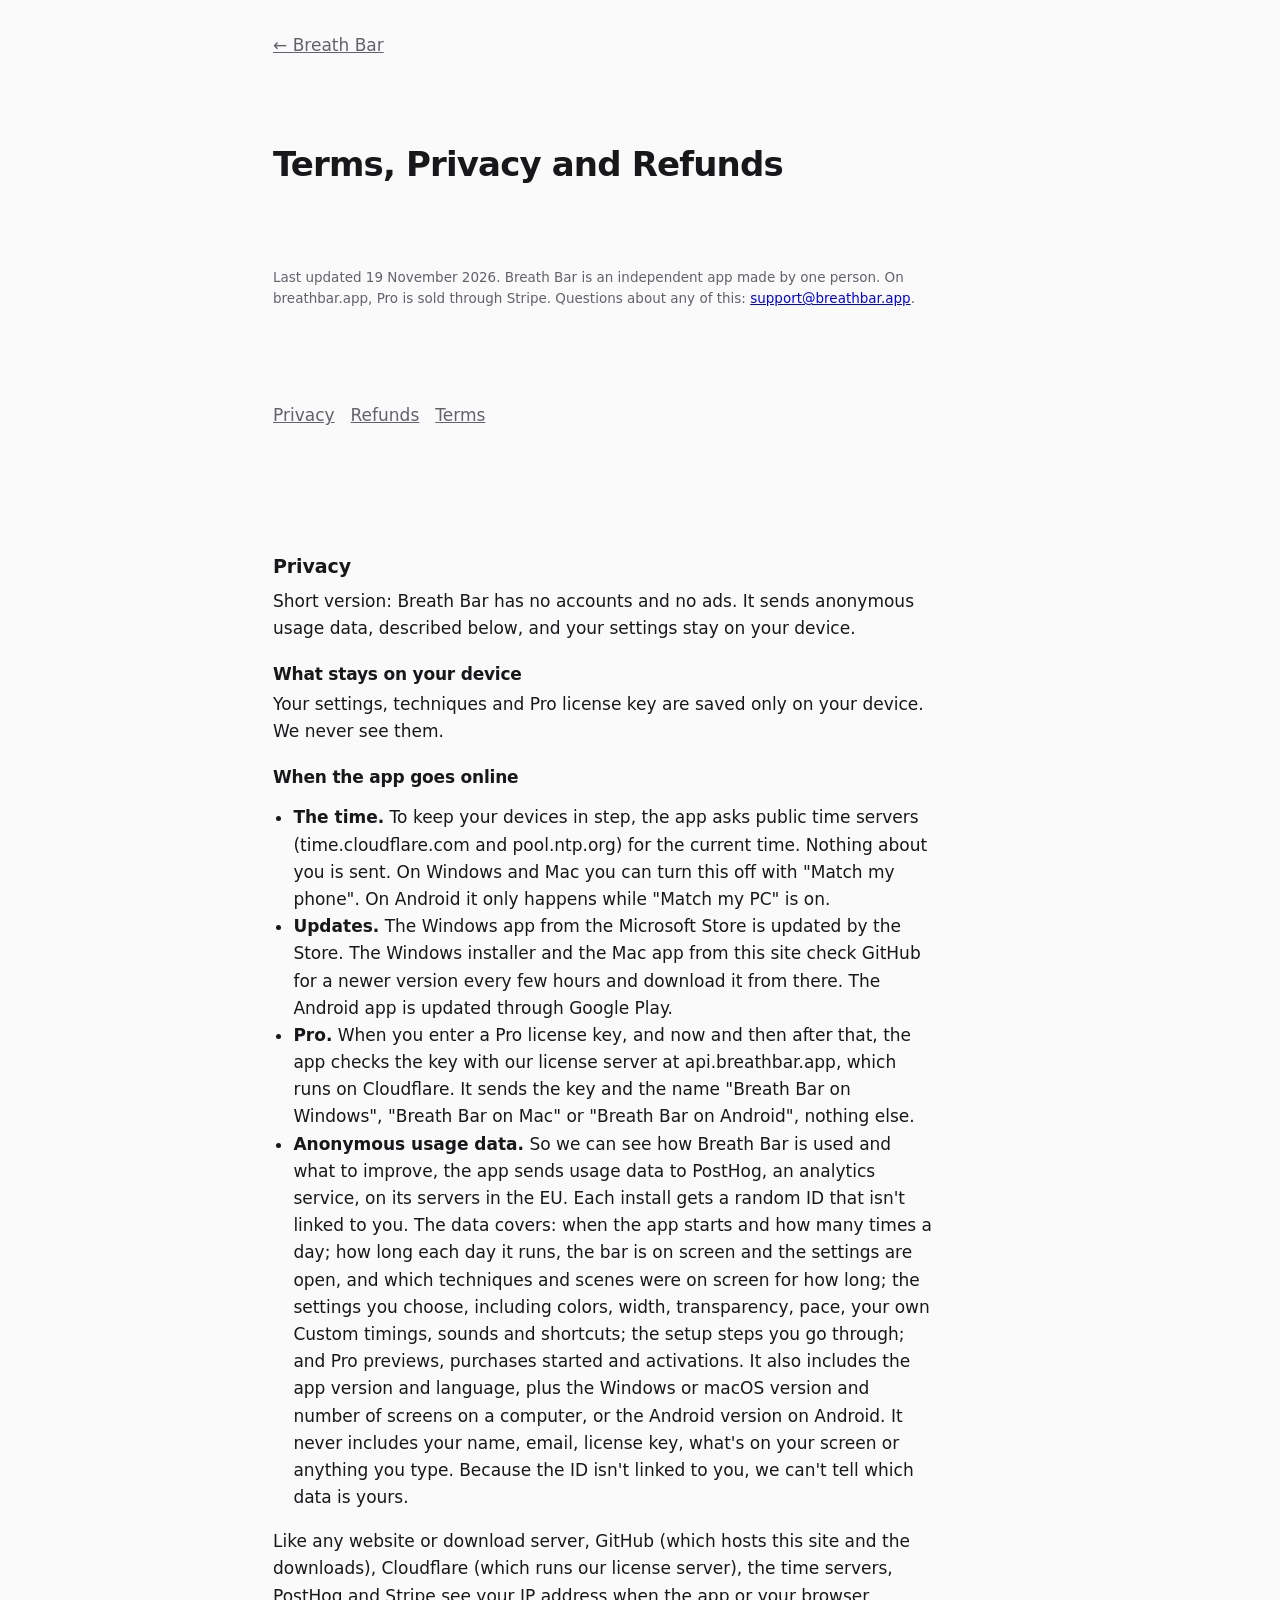
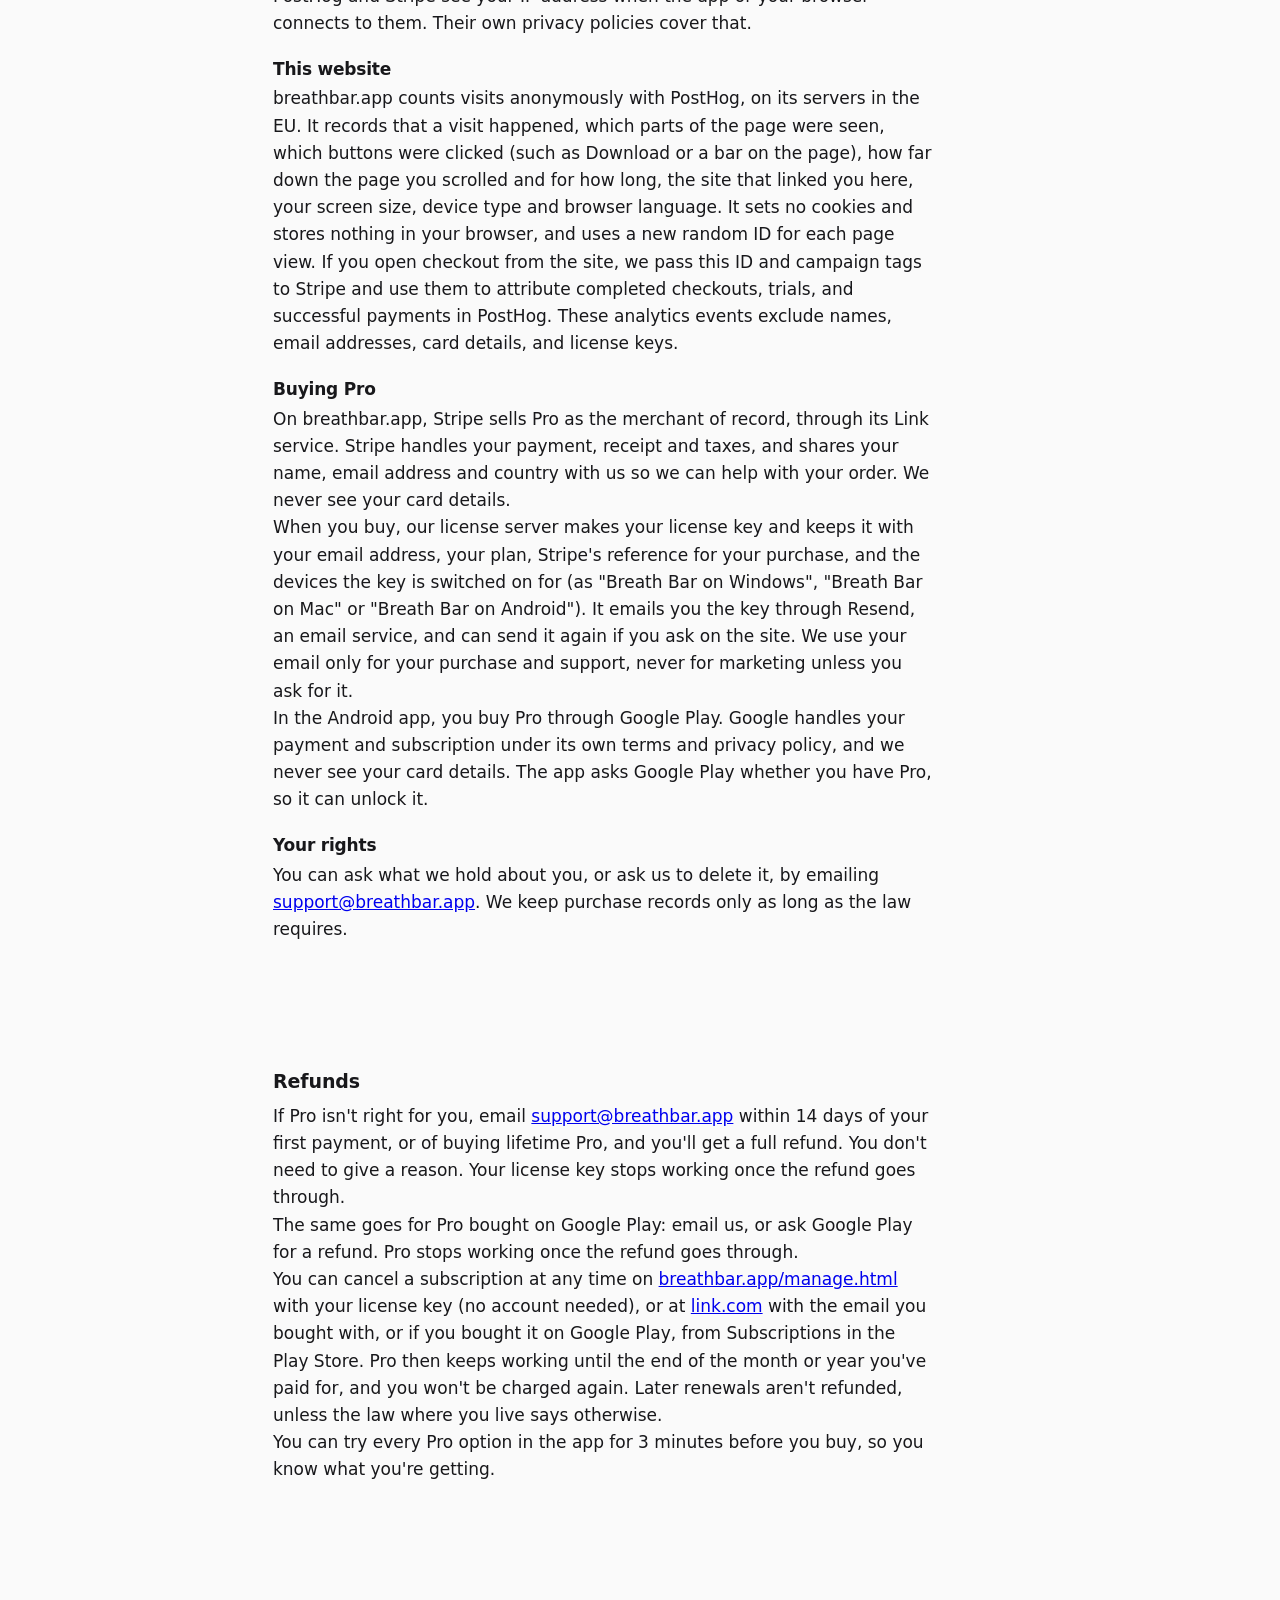
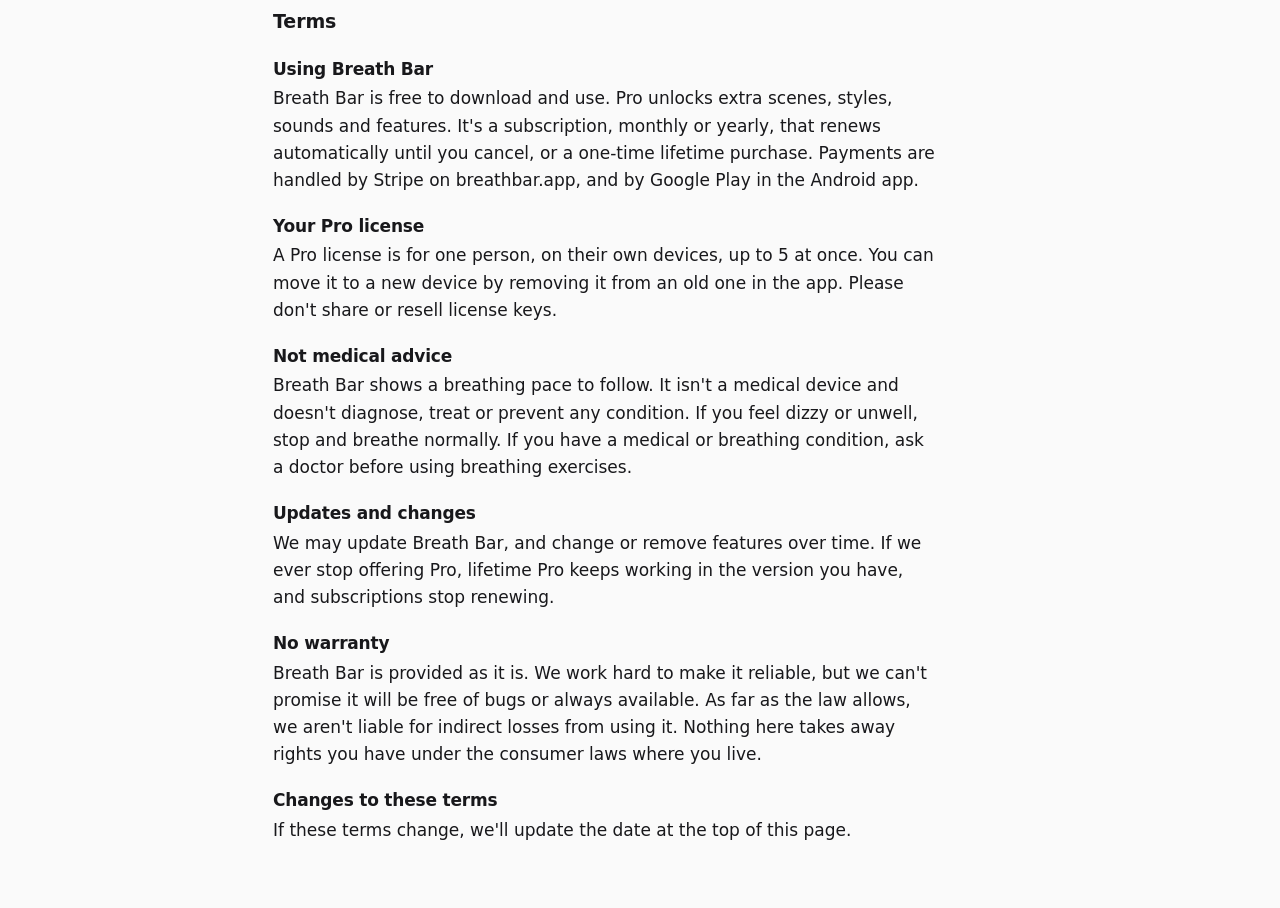
==== commit 9c73b60b: "Mac in the Pro and privacy wording Pro's sync line says "computer" rather than "PC", and the key not" ====
--- a/legal.html
+++ b/legal.html
@@ -27,10 +27,10 @@
       <p>Your settings, techniques and Pro license key are saved only on your device. We never see them.</p>
       <h3>When the app goes online</h3>
       <ul>
-        <li><b>The time.</b> To keep your devices in step, the app asks public time servers (time.cloudflare.com and pool.ntp.org) for the current time. Nothing about you is sent. On Windows you can turn this off with "Match my phone". On Android it only happens while "Match my PC" is on.</li>
+        <li><b>The time.</b> To keep your devices in step, the app asks public time servers (time.cloudflare.com and pool.ntp.org) for the current time. Nothing about you is sent. On Windows and Mac you can turn this off with "Match my phone". On Android it only happens while "Match my PC" is on.</li>
         <li><b>Updates.</b> The Windows app from the Microsoft Store is updated by the Store. The Windows installer and the Mac app from this site check GitHub for a newer version every few hours and download it from there. The Android app is updated through Google Play.</li>
         <li><b>Pro.</b> When you enter a Pro license key, and now and then after that, the app checks the key with our license server at api.breathbar.app, which runs on Cloudflare. It sends the key and the name "Breath Bar on Windows", "Breath Bar on Mac" or "Breath Bar on Android", nothing else.</li>
-        <li><b>Anonymous usage data.</b> So we can see how Breath Bar is used and what to improve, the app sends usage data to PostHog, an analytics service, on its servers in the EU. Each install gets a random ID that isn't linked to you. The data covers: when the app starts and how many times a day; how long each day it runs, the bar is on screen and the settings are open, and which techniques and scenes were on screen for how long; the settings you choose, including colors, width, transparency, pace, your own Custom timings, sounds and shortcuts; the setup steps you go through; and Pro previews, purchases started and activations. It also includes the app version and language, plus the Windows version and number of screens on Windows, or the Android version on Android. It never includes your name, email, license key, what's on your screen or anything you type. Because the ID isn't linked to you, we can't tell which data is yours.</li>
+        <li><b>Anonymous usage data.</b> So we can see how Breath Bar is used and what to improve, the app sends usage data to PostHog, an analytics service, on its servers in the EU. Each install gets a random ID that isn't linked to you. The data covers: when the app starts and how many times a day; how long each day it runs, the bar is on screen and the settings are open, and which techniques and scenes were on screen for how long; the settings you choose, including colors, width, transparency, pace, your own Custom timings, sounds and shortcuts; the setup steps you go through; and Pro previews, purchases started and activations. It also includes the app version and language, plus the Windows or macOS version and number of screens on a computer, or the Android version on Android. It never includes your name, email, license key, what's on your screen or anything you type. Because the ID isn't linked to you, we can't tell which data is yours.</li>
       </ul>
       <p>Like any website or download server, GitHub (which hosts this site and the downloads), Cloudflare (which runs our license server), the time servers, PostHog and Stripe see your IP address when the app or your browser connects to them. Their own privacy policies cover that.</p>
       <h3>This website</h3>
